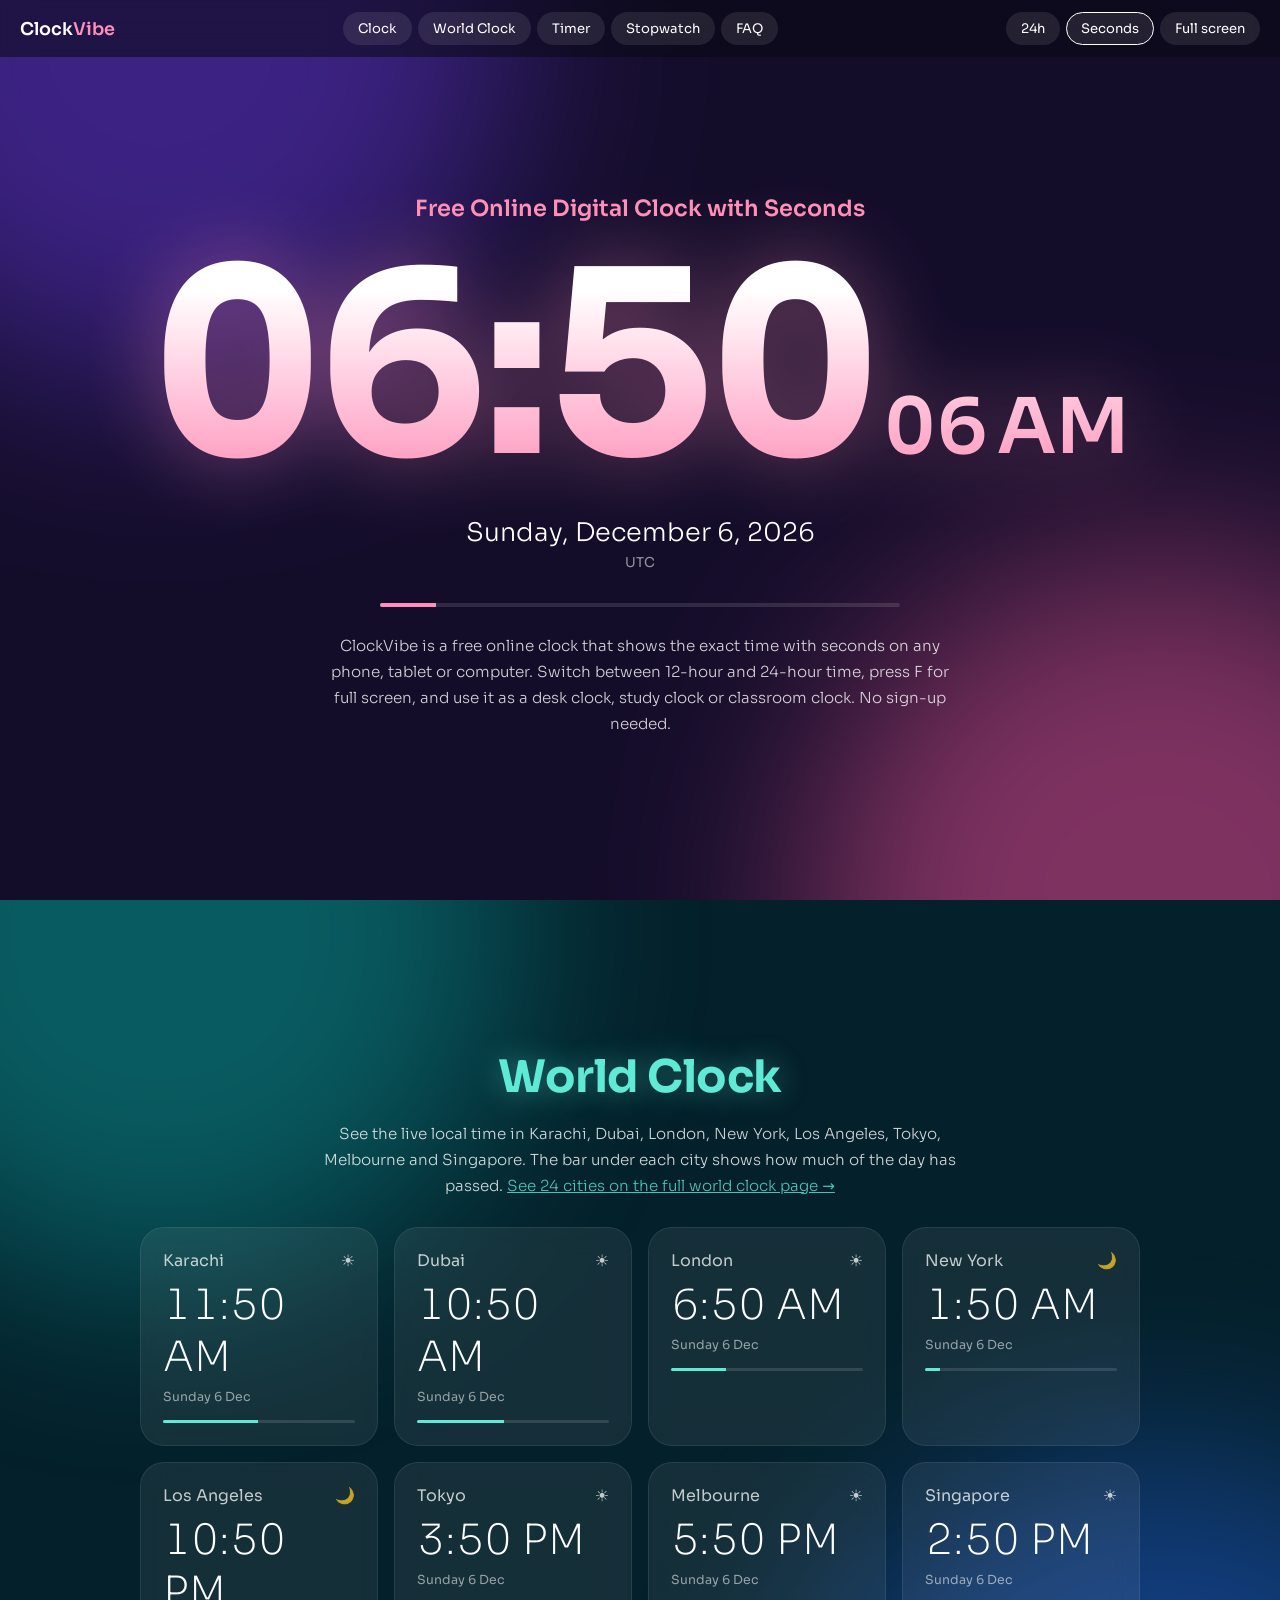
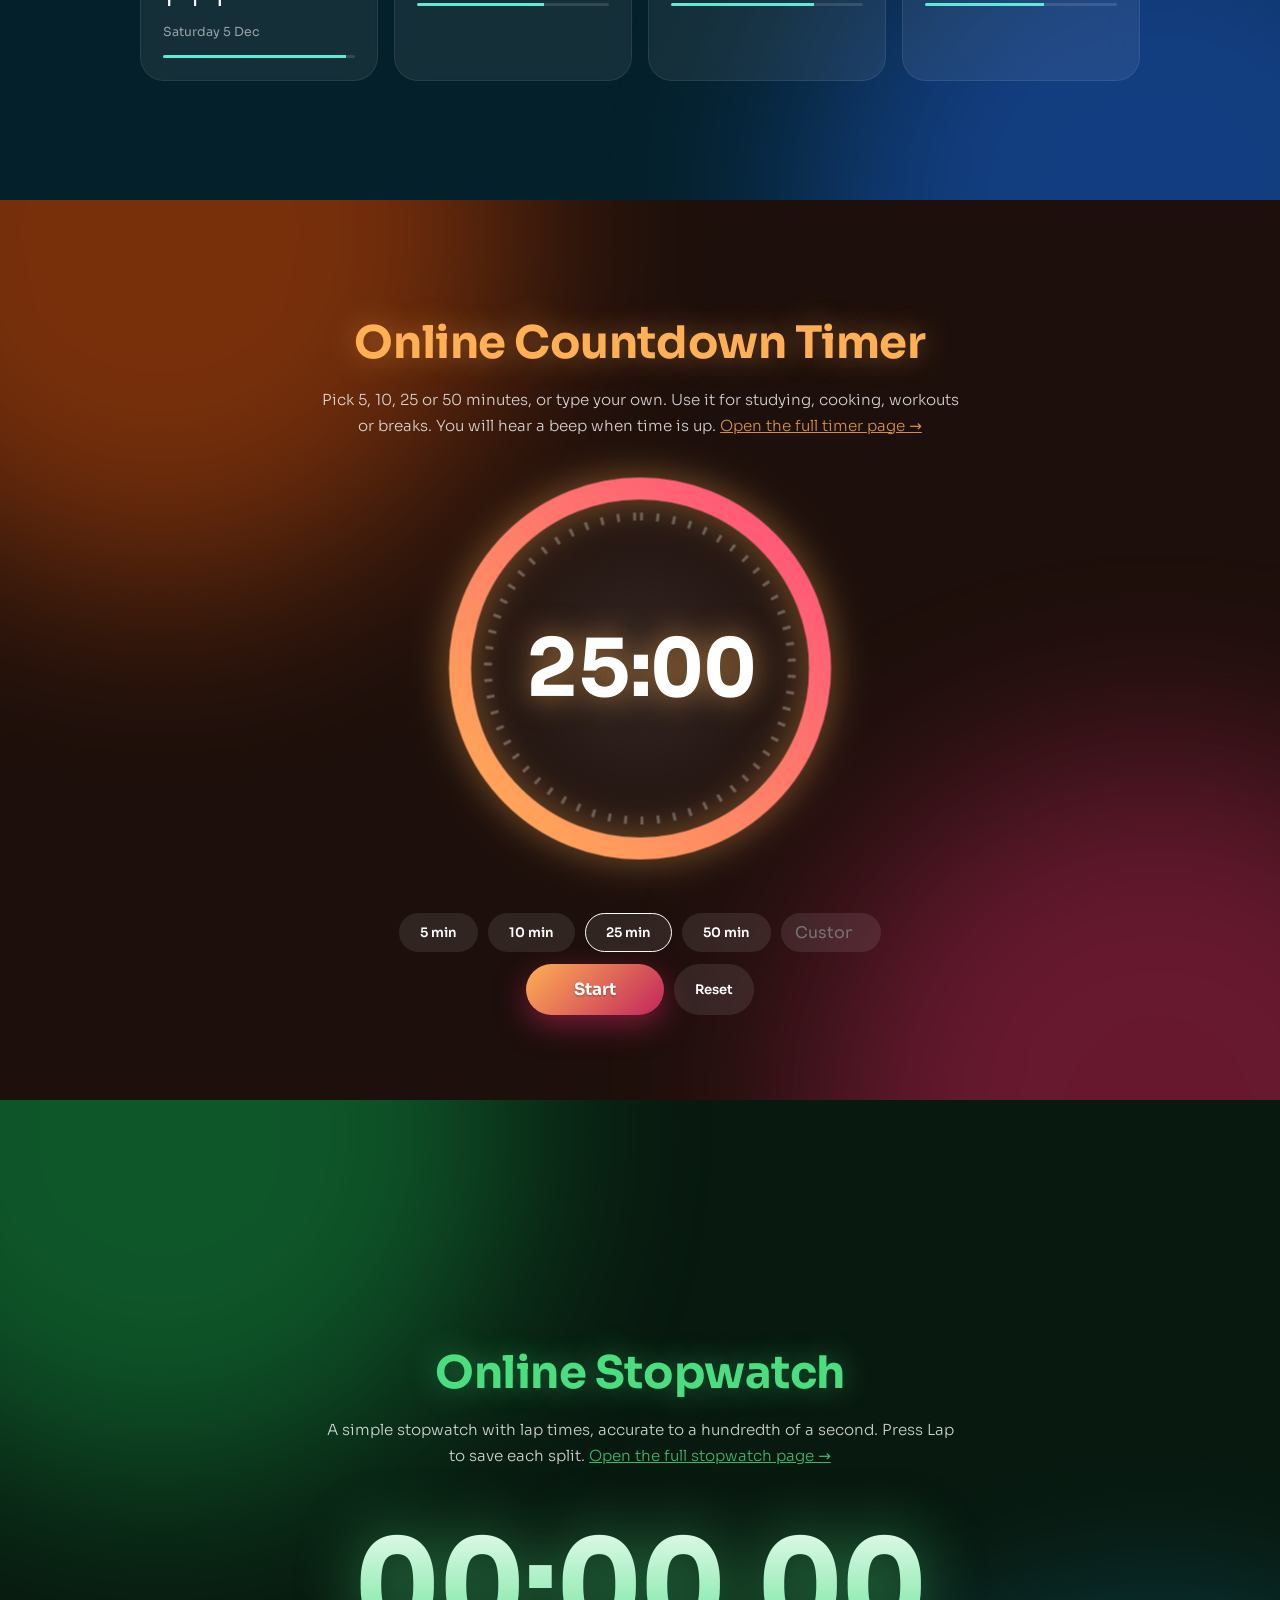
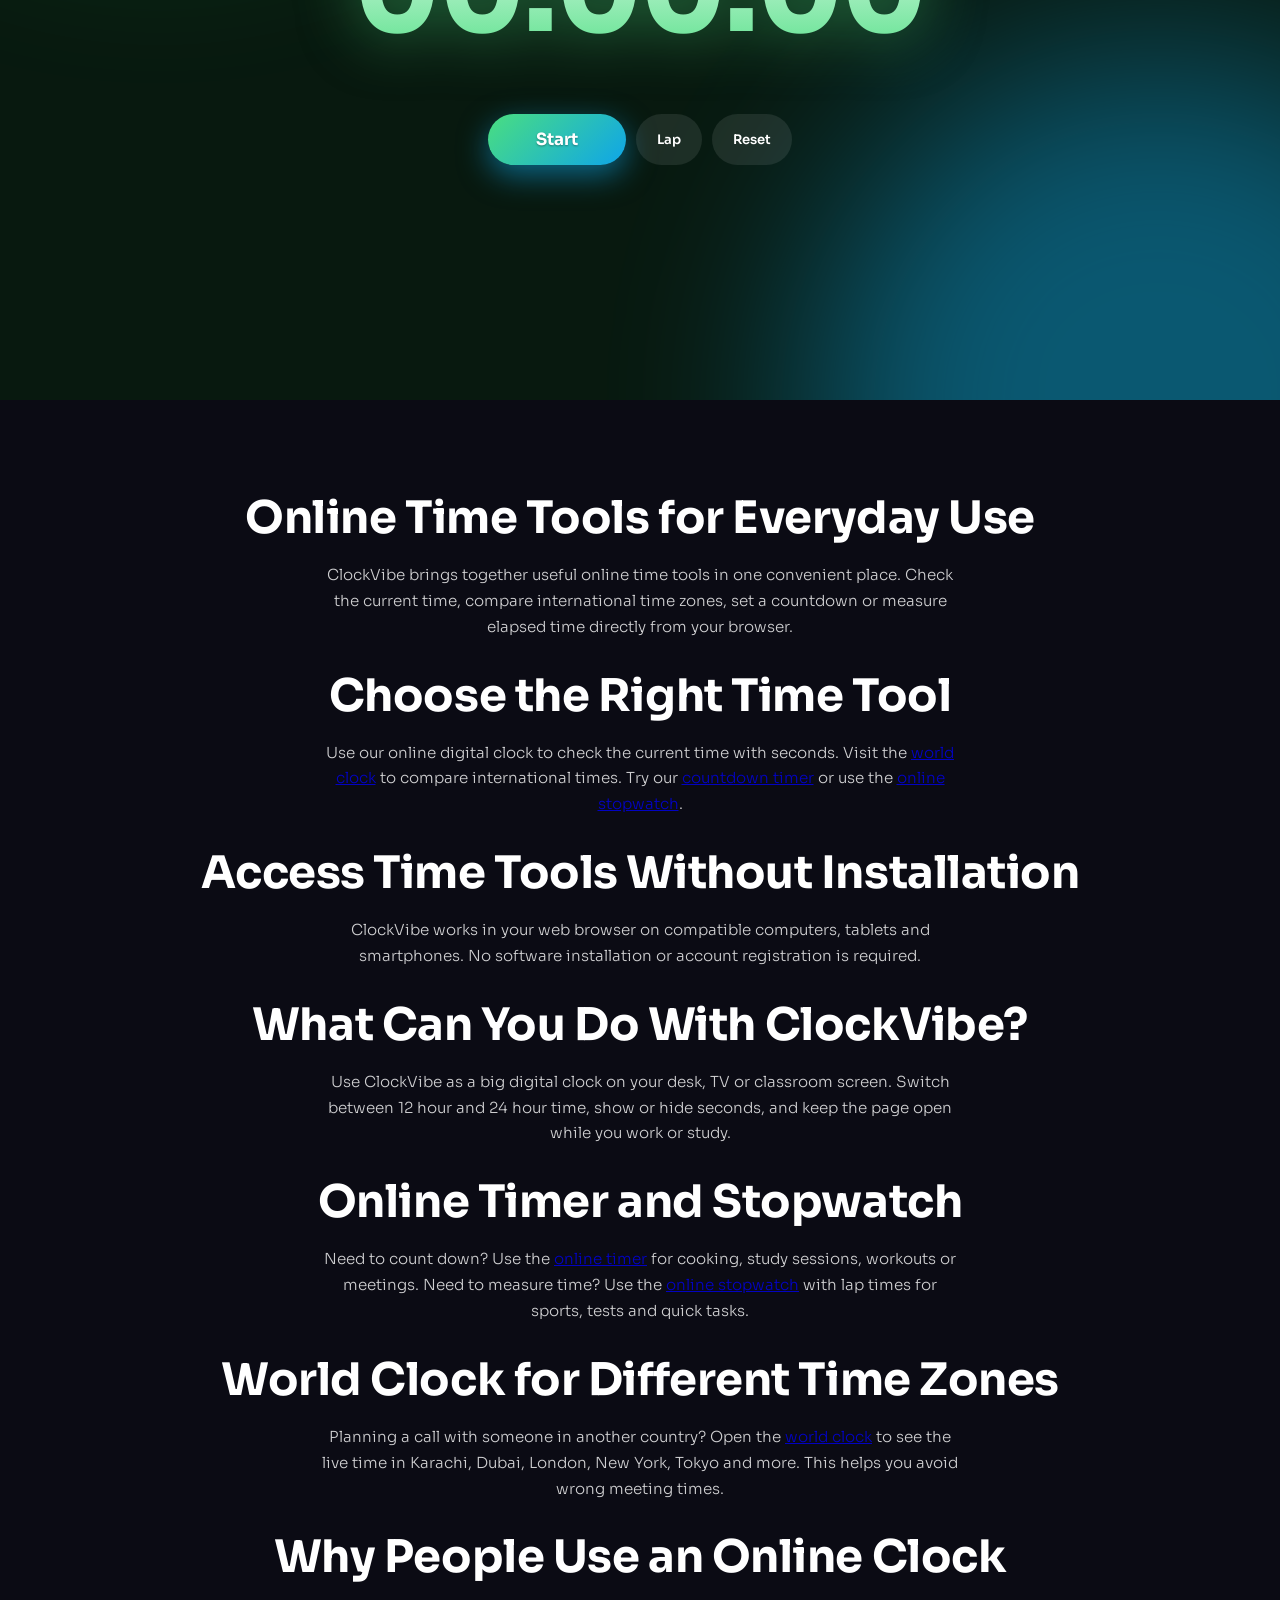
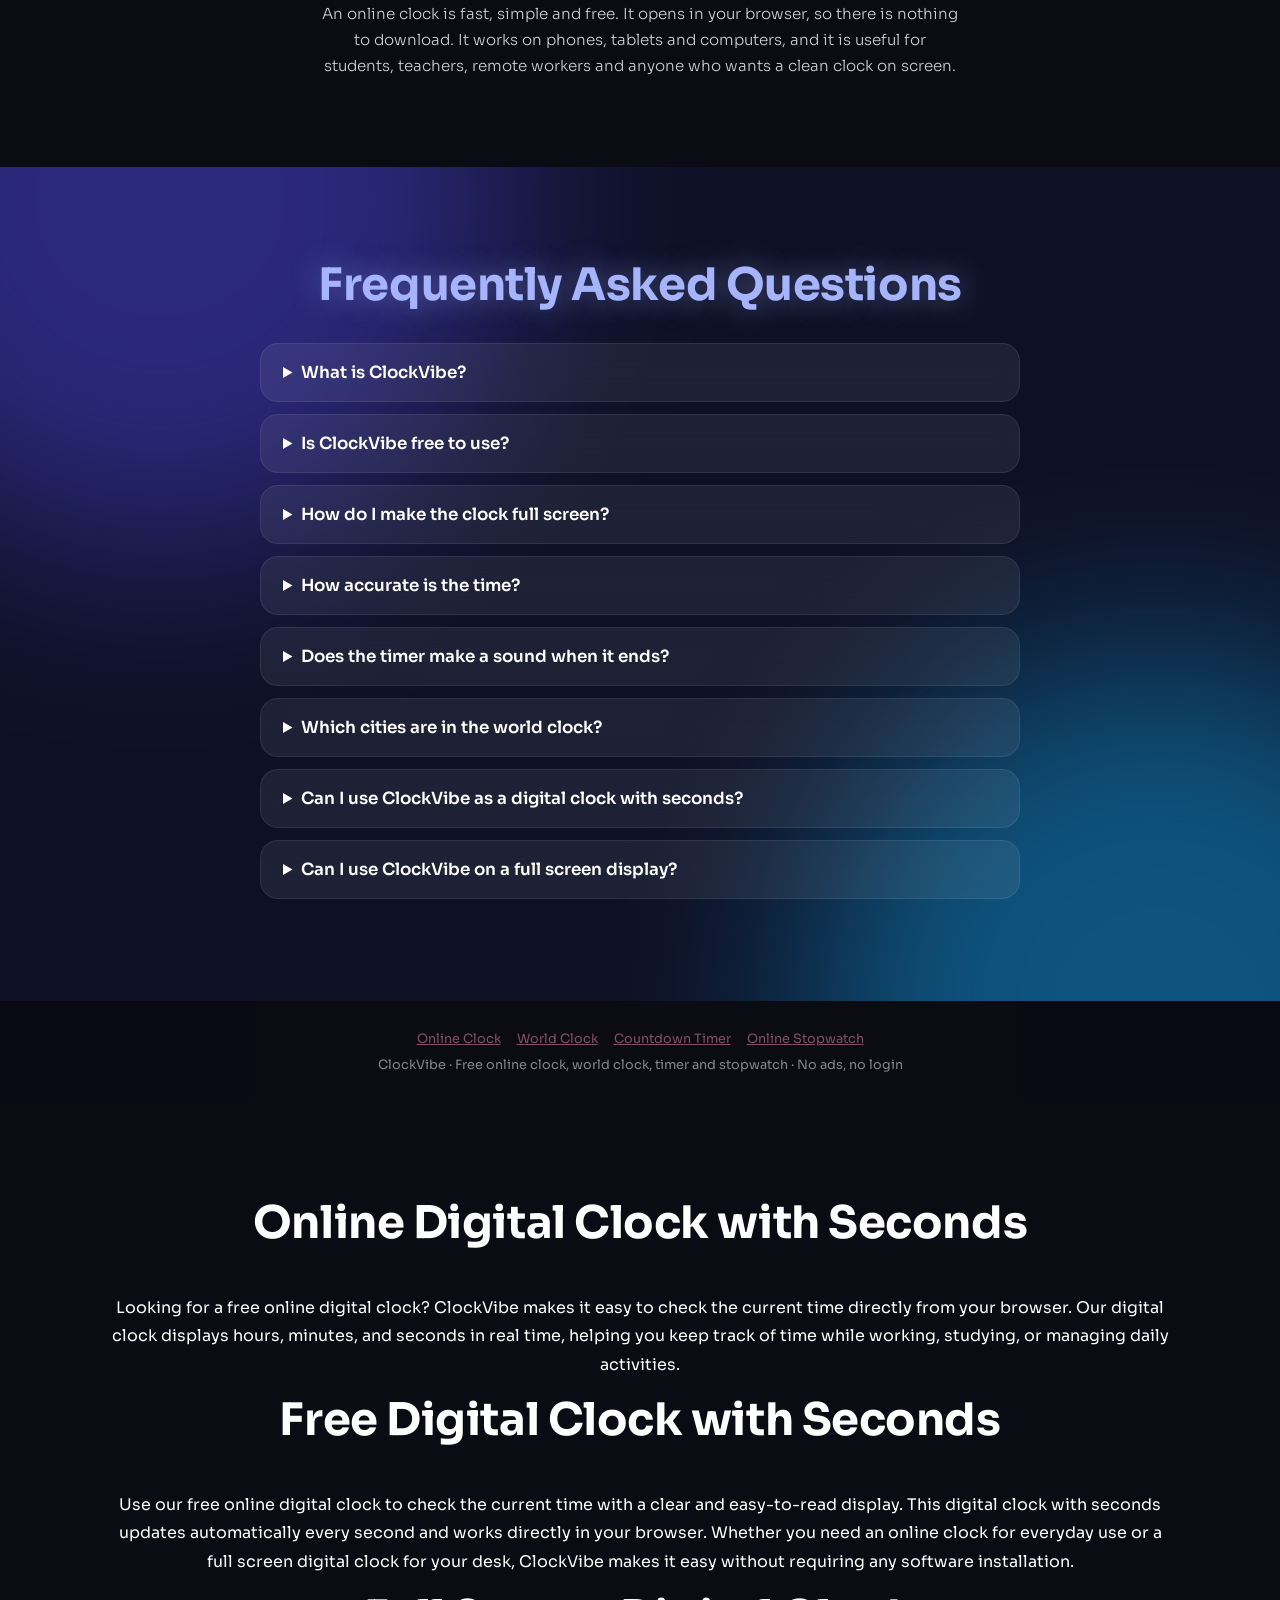
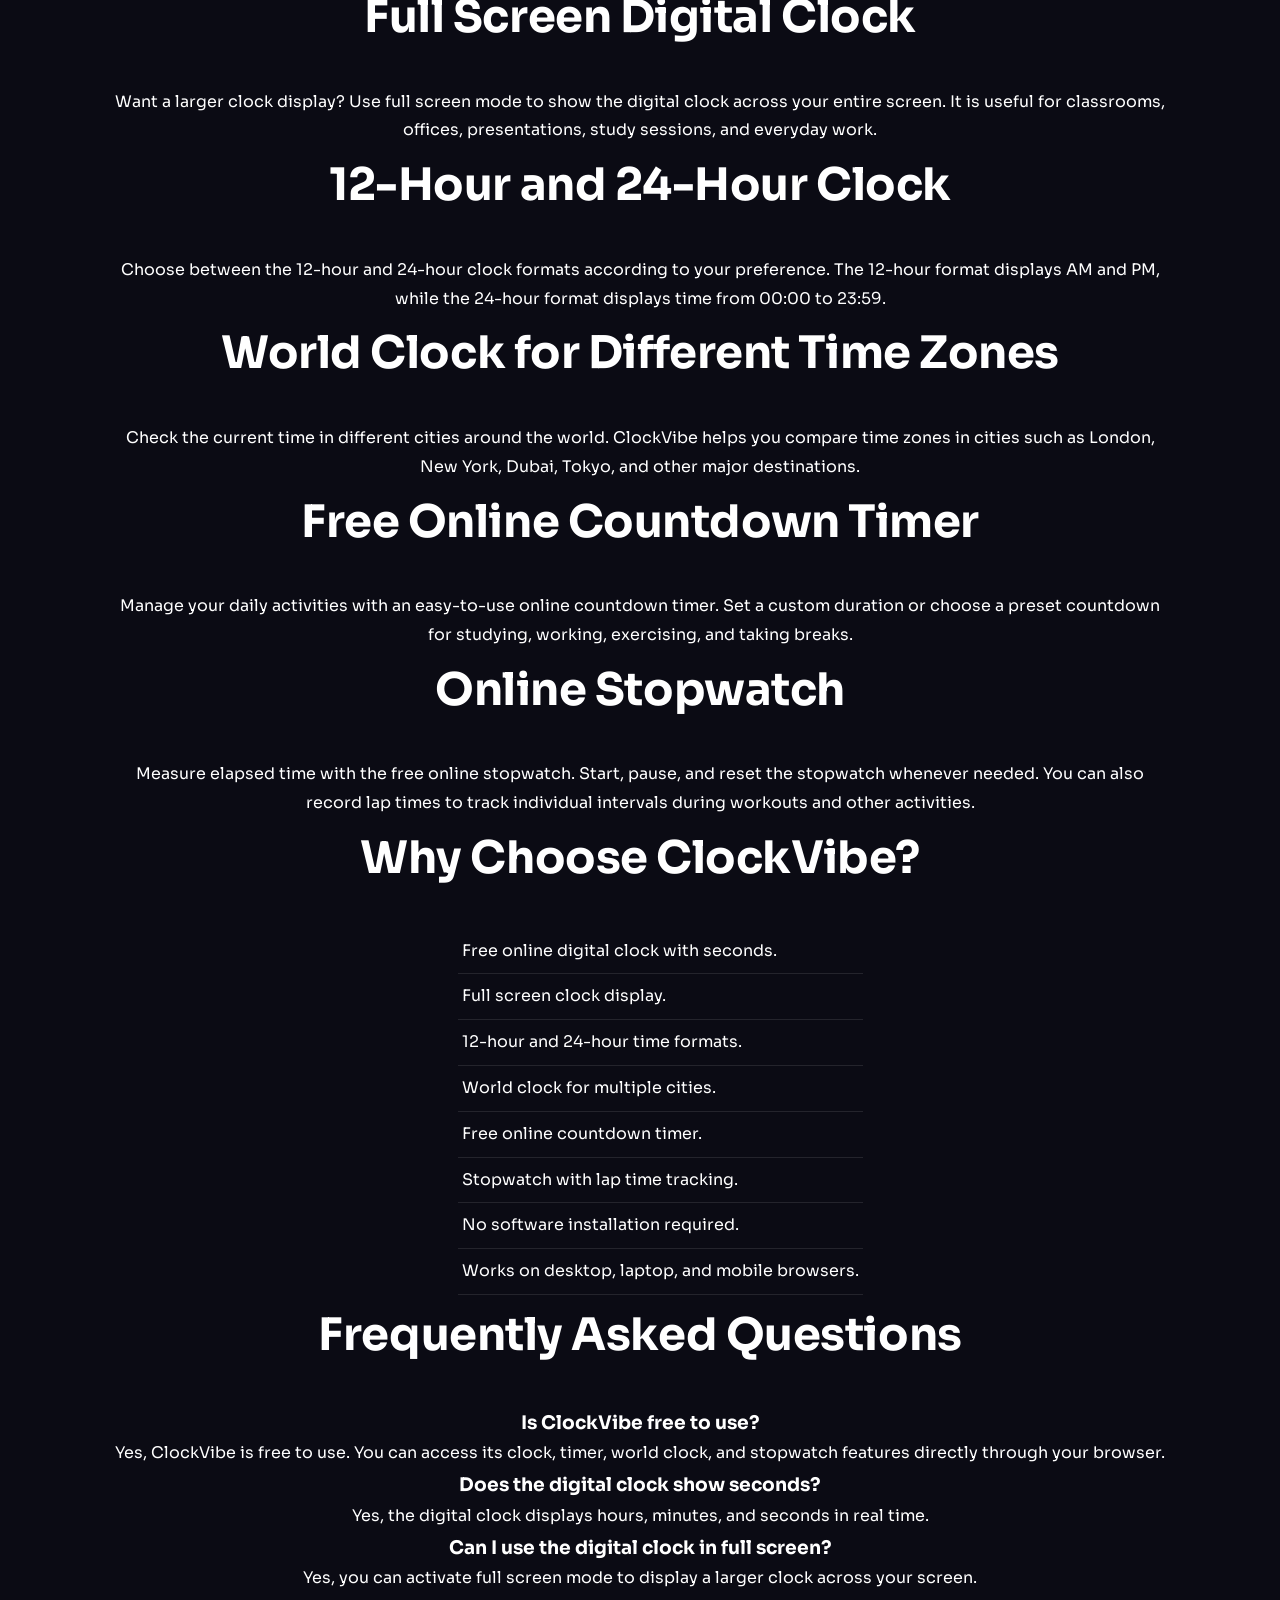
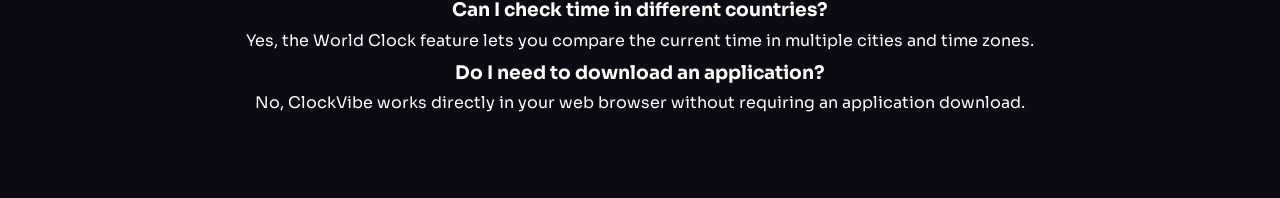
==== index.html @ 605ed170 "SEO fixes: meta tags, canonical, robots, duplicate sections removed" ====
<!doctype html>
<html lang="en">
<head>
<meta charset="utf-8">
<meta name="viewport" content="width=device-width, initial-scale=1, viewport-fit=cover">
<title>Online Digital Clock with Seconds – Free | ClockVibe</title>
<meta name="description" content="Free online digital clock with seconds, full screen mode, world clock, countdown timer and stopwatch. Fast, beautiful, no ads and no login.">
<meta name="robots" content="index, follow, max-image-preview:large">
<link rel="canonical" href="https://digialclockvibe.online/">
<link rel="icon" href="/favicon.svg" type="image/svg+xml">
<meta property="og:url" content="https://digialclockvibe.online/">
<meta property="og:image" content="https://digialclockvibe.online/og-image.png">
<meta property="og:image:width" content="1200">
<meta property="og:image:height" content="630">
<meta name="twitter:image" content="https://digialclockvibe.online/og-image.png">
<meta name="theme-color" content="#140d2a">
<meta property="og:type" content="website">
<meta property="og:site_name" content="ClockVibe">
<meta property="og:title" content="ClockVibe – Online Digital Clock, World Clock, Timer & Stopwatch">
<meta property="og:description" content="A beautiful free online clock with seconds, world time, timer and stopwatch. No ads, no login.">
<meta name="twitter:card" content="summary_large_image">
<meta name="twitter:title" content="ClockVibe – Online Digital Clock, World Clock, Timer & Stopwatch">
<meta name="twitter:description" content="A beautiful free online clock with seconds, world time, timer and stopwatch.">
<script type="application/ld+json">
{
  "@context": "https://schema.org",
  "@graph": [
    {
      "@type": "WebApplication",
      "name": "ClockVibe",
      "url": "https://digialclockvibe.online/",
      "applicationCategory": "UtilitiesApplication",
      "operatingSystem": "Any (web browser)",
      "description": "Free online digital clock with seconds, world clock, countdown timer and stopwatch.",
      "offers": {
        "@type": "Offer",
        "price": "0",
        "priceCurrency": "USD"
      }
    },
    {
      "@type": "FAQPage",
      "mainEntity": [
        {
          "@type": "Question",
          "name": "What is ClockVibe?",
          "acceptedAnswer": {
            "@type": "Answer",
            "text": "ClockVibe is a free online clock that shows the time with seconds, the time in cities around the world, a countdown timer and a stopwatch, all on one page."
          }
        },
        {
          "@type": "Question",
          "name": "Is ClockVibe free to use?",
          "acceptedAnswer": {
            "@type": "Answer",
            "text": "Yes. Every feature is free. There are no ads, no sign-up and nothing to install."
          }
        },
        {
          "@type": "Question",
          "name": "How do I make the clock full screen?",
          "acceptedAnswer": {
            "@type": "Answer",
            "text": "Press the Full screen button, press the F key, or double-click the clock."
          }
        },
        {
          "@type": "Question",
          "name": "How accurate is the time?",
          "acceptedAnswer": {
            "@type": "Answer",
            "text": "ClockVibe uses the clock of your device. Most phones and computers sync it automatically with internet time servers."
          }
        },
        {
          "@type": "Question",
          "name": "Does the timer make a sound when it ends?",
          "acceptedAnswer": {
            "@type": "Answer",
            "text": "Yes. The timer plays three short beeps when it reaches zero. Keep the tab open so the sound can play."
          }
        },
        {
          "@type": "Question",
          "name": "Which cities are in the world clock?",
          "acceptedAnswer": {
            "@type": "Answer",
            "text": "Karachi, Dubai, London, New York, Los Angeles, Tokyo, Melbourne and Singapore."
          }
        },
        {
          "@type": "Question",
          "name": "Can I use ClockVibe as a digital clock with seconds?",
          "acceptedAnswer": {
            "@type": "Answer",
            "text": "Yes. ClockVibe is a free online digital clock that displays hours, minutes and seconds. You can use it directly in your browser without installing any software."
          }
        },
        {
          "@type": "Question",
          "name": "Can I use ClockVibe on a full screen display?",
          "acceptedAnswer": {
            "@type": "Answer",
            "text": "Yes. You can display ClockVibe in full screen mode to use it as a large digital clock on your computer or laptop."
          }
        }
      ]
    }
  ]
}
</script><link href="https://fonts.googleapis.com/css2?family=Sora:wght@200;300;400;600&display=swap" rel="stylesheet">
<style>
:root{--fg:#fff;box-sizing:border-box}
*{box-sizing:inherit;margin:0}
html{scroll-behavior:smooth;scroll-padding-top:64px;scroll-snap-type:y proximity}
body{background:#0b0b14;color:var(--fg);font-family:Sora,system-ui,sans-serif;padding:env(safe-area-inset-top,0) env(safe-area-inset-right,0) env(safe-area-inset-bottom,0) env(safe-area-inset-left,0)}
header{position:fixed;top:0;left:0;right:0;z-index:5;display:flex;justify-content:space-between;align-items:center;gap:10px;flex-wrap:wrap;padding:12px 20px;background:rgba(10,10,20,.55);backdrop-filter:blur(16px);transition:opacity .5s}
.hide header{opacity:0}
.logo{font-weight:600;font-size:1.1rem}.logo i{font-style:normal;color:#ff8fb8}
nav,.tools{display:flex;gap:6px;flex-wrap:wrap}
a.n,button.chip{color:inherit;text-decoration:none;font:inherit;font-size:.82rem;background:rgba(255,255,255,.09);border:1px solid transparent;border-radius:999px;padding:7px 14px;cursor:pointer}
a.n:hover,button.chip:hover{background:rgba(255,255,255,.16)}
button.chip[aria-pressed=true]{border-color:#fff}
:focus-visible{outline:2px solid #fff;outline-offset:3px}
section{position:relative;min-height:100vh;display:flex;flex-direction:column;align-items:center;justify-content:center;text-align:center;padding:90px 20px 60px;overflow:hidden;background:var(--bg);scroll-snap-align:start;scroll-margin-top:0}
section::before,section::after{content:"";position:absolute;width:55vmax;height:55vmax;border-radius:50%;filter:blur(100px);opacity:.45;animation:drift 24s ease-in-out infinite alternate}
section::before{background:var(--b1);top:-25vmax;left:-15vmax}
section::after{background:var(--b2);bottom:-28vmax;right:-18vmax;animation-delay:-12s}
@keyframes drift{to{transform:translate(10vmax,6vmax) scale(1.15)}}
section>*{position:relative;z-index:1}
#clock{--bg:#140d2a;--ac:#ff8fb8;--b1:#6c3df0;--b2:#ff5fa2}
#world{--bg:#04202a;--ac:#5eead4;--b1:#0ea5a4;--b2:#2563eb}
#timer{--bg:#1d0f0b;--ac:#ffb054;--b1:#e8590c;--b2:#c2255c}
#stopwatch{--bg:#08190f;--ac:#4ade80;--b1:#16a34a;--b2:#0ea5e9}
h2{font-weight:700;font-size:clamp(1.8rem,4vw,2.8rem);letter-spacing:-.01em;color:var(--ac);margin-bottom:30px;text-shadow:0 0 30px color-mix(in srgb,var(--ac) 45%,transparent)}
.big{font-weight:700;font-size:clamp(4.2rem,20vw,16rem);line-height:1;letter-spacing:-.03em;font-variant-numeric:tabular-nums;background:linear-gradient(180deg,#fff 20%,var(--ac));-webkit-background-clip:text;background-clip:text;color:transparent;filter:drop-shadow(0 0 40px color-mix(in srgb,var(--ac) 45%,transparent))}
.big small{font-size:.3em;font-weight:600;letter-spacing:0;margin-left:.12em}
.date{margin-top:1.4rem;font-size:clamp(1rem,2.4vw,1.6rem);font-weight:300}
.zone{margin-top:.4rem;font-size:.85rem;opacity:.55}
.bar{width:min(520px,80vw);height:4px;border-radius:4px;background:rgba(255,255,255,.12);margin-top:2rem;overflow:hidden}
.bar i{display:block;height:100%;background:var(--ac);width:0}
.grid{display:grid;grid-template-columns:repeat(auto-fit,minmax(230px,1fr));gap:16px;width:min(1000px,100%)}
.card{text-align:left;background:rgba(255,255,255,.07);border:1px solid rgba(255,255,255,.08);border-radius:24px;padding:22px;backdrop-filter:blur(14px)}
.card b{font-weight:400;opacity:.75;display:flex;justify-content:space-between}
.card span{display:block;font-size:2.6rem;font-weight:200;margin:8px 0 2px;font-variant-numeric:tabular-nums}
.card em{font-style:normal;font-size:.78rem;opacity:.55}
.card .bar{width:100%;margin-top:14px;height:3px}
.ring{position:relative;width:min(80vw,400px);aspect-ratio:1;margin-bottom:30px;border-radius:50%;background:radial-gradient(circle,rgba(255,255,255,.1),transparent 70%)}
.ring svg{width:100%;height:100%;transform:rotate(-90deg);filter:drop-shadow(0 0 18px color-mix(in srgb,var(--ac) 50%,transparent))}
.ring circle{fill:none;stroke-width:11;stroke-linecap:round}
.ring .k{stroke:rgba(255,255,255,.28);stroke-width:4;stroke-linecap:butt;stroke-dasharray:1.5 6.67}
.ring .t{stroke:rgba(255,255,255,.12)}.ring .p{stroke:url(#tg)}
.ring div{position:absolute;inset:0;display:grid;place-items:center;font-size:clamp(3rem,12vw,5rem);font-weight:700;letter-spacing:-.02em;color:#fff;text-shadow:0 0 30px color-mix(in srgb,var(--ac) 60%,transparent);font-variant-numeric:tabular-nums}
.sw{font-size:clamp(3rem,13vw,8rem);font-weight:700;letter-spacing:-.02em;font-variant-numeric:tabular-nums;background:linear-gradient(180deg,#fff,var(--ac));-webkit-background-clip:text;background-clip:text;color:transparent;filter:drop-shadow(0 0 30px color-mix(in srgb,var(--ac) 55%,transparent));padding:10px 36px;margin-bottom:24px}
.row{display:flex;gap:10px;justify-content:center;flex-wrap:wrap;margin-top:12px}
.go{background:linear-gradient(135deg,var(--ac),var(--b2));color:#fff;text-shadow:0 1px 2px rgba(0,0,0,.35);border:0;border-radius:999px;padding:15px 48px;font:inherit;font-size:1.05rem;font-weight:700;cursor:pointer;box-shadow:0 10px 30px color-mix(in srgb,var(--b2) 55%,transparent);transition:transform .2s}
.go:hover{transform:translateY(-2px) scale(1.03)}
.row .chip{font-weight:600;padding:10px 20px}
@media(prefers-reduced-motion:no-preference){.ring.on svg{animation:pulse 2s ease-in-out infinite}}
@keyframes pulse{50%{transform:rotate(-90deg) scale(1.03)}}
.row input{width:100px;background:rgba(255,255,255,.09);border:0;border-radius:999px;padding:8px 14px;color:inherit;font:inherit;text-align:center}
ol{list-style:none;padding:0;margin-top:20px;max-height:170px;overflow:auto;width:min(340px,100%);font-variant-numeric:tabular-nums;font-weight:300}
li{display:flex;justify-content:space-between;padding:8px 4px;border-bottom:1px solid rgba(255,255,255,.1)}
.h1{font-size:clamp(1rem,2.4vw,1.4rem);font-weight:600;color:var(--ac);margin-bottom:1rem}
.lead{max-width:640px;margin:-14px auto 28px;font-size:.95rem;line-height:1.7;font-weight:300;opacity:.8}
#faq{--bg:#0e1126;--ac:#a5b4fc;--b1:#4f46e5;--b2:#0ea5e9;min-height:auto;padding-bottom:90px}
.faqs{width:min(760px,100%);text-align:left}
details{background:rgba(255,255,255,.07);border:1px solid rgba(255,255,255,.08);border-radius:18px;padding:18px 22px;margin-bottom:12px;backdrop-filter:blur(14px)}
summary{cursor:pointer;font-weight:600;font-size:1.05rem}
details p{margin-top:12px;line-height:1.7;opacity:.8;font-weight:300}
footer{padding:30px;text-align:center;font-size:.8rem;opacity:.5;background:#0b0b14}
header .logo a{color:inherit;text-decoration:none}
@media(max-width:600px){nav{display:none}}
@media(prefers-reduced-motion:reduce){section::before,section::after{animation:none}html{scroll-behavior:auto}}
</style>
</head>
<body>
<header>
 <div class="logo"><a href="/" style="color:inherit;text-decoration:none">Clock<i>Vibe</i></a></div>
 <nav><a class="n" href="#clock">Clock</a><a class="n" href="/world-clock/">World Clock</a><a class="n" href="/timer/">Timer</a><a class="n" href="/stopwatch/">Stopwatch</a><a class="n" href="#faq">FAQ</a></nav>
 <div class="tools"><button class="chip" id="b24" aria-pressed="false">24h</button><button class="chip" id="bsec" aria-pressed="true">Seconds</button><button class="chip" id="bfs">Full screen</button></div>
</header>

<section id="clock" aria-labelledby="h1">
 <h1 class="h1" id="h1">Free Online Digital Clock with Seconds</h1>
 <div class="big"><span id="hm">00:00</span><small id="ss">00</small><small id="ap"></small></div>
 <div class="date" id="date"></div><div class="zone" id="zone"></div>
 <div class="bar" aria-hidden="true"><i id="mbar"></i></div>
 <p class="lead" style="margin:1.6rem auto 0">ClockVibe is a free online clock that shows the exact time with seconds on any phone, tablet or computer. Switch between 12-hour and 24-hour time, press F for full screen, and use it as a desk clock, study clock or classroom clock. No sign-up needed.</p>
</section>

<section id="world">
 <h2>World Clock</h2>
 <p class="lead">See the live local time in Karachi, Dubai, London, New York, Los Angeles, Tokyo, Melbourne and Singapore. The bar under each city shows how much of the day has passed. <a href="/world-clock/" style="color:#5eead4">See 24 cities on the full world clock page →</a></p>
 <div class="grid" id="wgrid"></div>
</section>

<section id="timer">
 <h2>Online Countdown Timer</h2>
 <p class="lead">Pick 5, 10, 25 or 50 minutes, or type your own. Use it for studying, cooking, workouts or breaks. You will hear a beep when time is up. <a href="/timer/" style="color:#ffb054">Open the full timer page →</a></p>
 <div class="ring"><svg viewBox="0 0 200 200"><defs><linearGradient id="tg" x1="0" y1="0" x2="1" y2="1"><stop offset="0" stop-color="#ffb054"/><stop offset="1" stop-color="#ff4d7d"/></linearGradient></defs><circle class="k" cx="100" cy="100" r="76"/><circle class="t" cx="100" cy="100" r="90"/><circle class="p" id="pr" cx="100" cy="100" r="90" stroke-dasharray="565.5" stroke-dashoffset="0"/></svg><div id="tt">25:00</div></div>
 <div class="row" id="presets"><button class="chip" data-m="5">5 min</button><button class="chip" data-m="10">10 min</button><button class="chip" data-m="25" aria-pressed="true">25 min</button><button class="chip" data-m="50">50 min</button><input id="cm" type="number" min="1" max="999" placeholder="Custom" aria-label="Custom minutes"></div>
 <div class="row"><button class="go" id="tgo">Start</button><button class="chip" id="trs">Reset</button></div>
</section>

<section id="stopwatch">
 <h2>Online Stopwatch</h2>
 <p class="lead">A simple stopwatch with lap times, accurate to a hundredth of a second. Press Lap to save each split. <a href="/stopwatch/" style="color:#4ade80">Open the full stopwatch page →</a></p>
 <div class="sw" id="swt">00:00.00</div>
 <div class="row"><button class="go" id="swgo">Start</button><button class="chip" id="swlap">Lap</button><button class="chip" id="swrs">Reset</button></div>
 <ol id="laps"></ol>
</section>
<section id="about-clockvibe">
<h2>Online Time Tools for Everyday Use</h2>
<p class="lead">ClockVibe brings together useful online time tools in one convenient place. Check the current time, compare international time zones, set a countdown or measure elapsed time directly from your browser.</p>

<h2>Choose the Right Time Tool</h2>
<p class="lead">Use our online digital clock to check the current time with seconds. Visit the <a href="/world-clock/">world clock</a> to compare international times. Try our <a href="/timer/">countdown timer</a> or use the <a href="/stopwatch/">online stopwatch</a>.</p>

<h2>Access Time Tools Without Installation</h2>
<p class="lead">ClockVibe works in your web browser on compatible computers, tablets and smartphones. No software installation or account registration is required.</p>

<h2>What Can You Do With ClockVibe?</h2>
<p class="lead">Use ClockVibe as a big digital clock on your desk, TV or classroom screen. Switch between 12 hour and 24 hour time, show or hide seconds, and keep the page open while you work or study.</p>

<h2>Online Timer and Stopwatch</h2>
<p class="lead">Need to count down? Use the <a href="/timer/">online timer</a> for cooking, study sessions, workouts or meetings. Need to measure time? Use the <a href="/stopwatch/">online stopwatch</a> with lap times for sports, tests and quick tasks.</p>

<h2>World Clock for Different Time Zones</h2>
<p class="lead">Planning a call with someone in another country? Open the <a href="/world-clock/">world clock</a> to see the live time in Karachi, Dubai, London, New York, Tokyo and more. This helps you avoid wrong meeting times.</p>

<h2>Why People Use an Online Clock</h2>
<p class="lead">An online clock is fast, simple and free. It opens in your browser, so there is nothing to download. It works on phones, tablets and computers, and it is useful for students, teachers, remote workers and anyone who wants a clean clock on screen.</p>
</section>

<section id="faq" aria-labelledby="fh">
 <h2 id="fh">Frequently Asked Questions</h2>
 <div class="faqs">
  <details><summary>What is ClockVibe?</summary><p>ClockVibe is a free online clock that shows the time with seconds, the time in cities around the world, a countdown timer and a stopwatch, all on one page.</p></details>
  <details><summary>Is ClockVibe free to use?</summary><p>Yes. Every feature is free. There are no ads, no sign-up and nothing to install.</p></details>
  <details><summary>How do I make the clock full screen?</summary><p>Press the Full screen button, press the F key, or double-click the clock. The menu hides after a few seconds so only the time is visible.</p></details>
  <details><summary>How accurate is the time?</summary><p>ClockVibe uses the clock of your device. Most phones and computers sync it automatically with internet time servers, so it is normally accurate to a fraction of a second.</p></details>
  <details><summary>Does the timer make a sound when it ends?</summary><p>Yes. The timer plays three short beeps when it reaches zero. Keep the tab open so the sound can play.</p></details>
  <details><summary>Which cities are in the world clock?</summary><p>Karachi, Dubai, London, New York, Los Angeles, Tokyo, Melbourne and Singapore. Each card shows the local time, the date and whether it is day or night.</p></details>
 <details>
<summary>Can I use ClockVibe as a digital clock with seconds?</summary>
<p>Yes. ClockVibe is a free online digital clock that displays hours, minutes and seconds. You can use it directly in your browser without installing any software.</p>
</details>

<details>
<summary>Can I use ClockVibe on a full screen display?</summary>
<p>Yes. You can display ClockVibe in full screen mode to use it as a large digital clock on your computer or laptop.</p>
</details>
</div>
</section>
<footer><nav style="display:flex;justify-content:center;gap:16px;margin-bottom:10px"><a href="/" style="color:#ff8fb8">Online Clock</a><a href="/world-clock/" style="color:#ff8fb8">World Clock</a><a href="/timer/" style="color:#ff8fb8">Countdown Timer</a><a href="/stopwatch/" style="color:#ff8fb8">Online Stopwatch</a></nav>ClockVibe · Free online clock, world clock, timer and stopwatch · No ads, no login</footer>

<script>
const $=s=>document.querySelector(s),$$=s=>[...document.querySelectorAll(s)],pad=n=>String(n).padStart(2,'0');
let S={h24:false,sec:true};
try{Object.assign(S,JSON.parse(localStorage.cv2||'{}'))}catch(e){}
const save=()=>{try{localStorage.cv2=JSON.stringify(S)}catch(e){}};
function ui(){$('#b24').setAttribute('aria-pressed',S.h24);$('#bsec').setAttribute('aria-pressed',S.sec);$('#ss').style.display=S.sec?'':'none'}
$('#b24').onclick=()=>{S.h24=!S.h24;save();ui()};
$('#bsec').onclick=()=>{S.sec=!S.sec;save();ui()};

const fs=async()=>{try{if(document.fullscreenElement)await document.exitFullscreen();else{await $('#clock').requestFullscreen();navigator.wakeLock&&navigator.wakeLock.request('screen').catch(()=>{})}}catch(e){}};
$('#bfs').onclick=fs;$('#clock').ondblclick=fs;
addEventListener('keydown',e=>{if(e.key==='f'&&!/INPUT/.test(e.target.tagName))fs()});
let idle;const wake=()=>{document.body.classList.remove('hide');clearTimeout(idle);idle=setTimeout(()=>document.fullscreenElement&&document.body.classList.add('hide'),4000)};
['mousemove','touchstart','keydown'].forEach(v=>addEventListener(v,wake));

const CITIES=[['Karachi','Asia/Karachi'],['Dubai','Asia/Dubai'],['London','Europe/London'],['New York','America/New_York'],['Los Angeles','America/Los_Angeles'],['Tokyo','Asia/Tokyo'],['Melbourne','Australia/Melbourne'],['Singapore','Asia/Singapore']];
$('#wgrid').innerHTML=CITIES.map(([n],i)=>`<div class="card"><b>${n}<q id="wi${i}" style="quotes:none"></q></b><span id="w${i}"></span><em id="wd${i}"></em><div class="bar"><i id="wb${i}"></i></div></div>`).join('');

const C=565.5;let T={total:1500,left:1500,run:false,end:0};
const setT=m=>{T={total:m*60,left:m*60,run:false,end:0};$('#tgo').textContent='Start'};
$$('#presets [data-m]').forEach(b=>b.onclick=()=>{$$('#presets [data-m]').forEach(x=>x.removeAttribute('aria-pressed'));b.setAttribute('aria-pressed','true');$('#cm').value='';setT(+b.dataset.m)});
$('#cm').oninput=e=>{const m=+e.target.value;if(m>0){$$('#presets [data-m]').forEach(x=>x.removeAttribute('aria-pressed'));setT(m)}};
$('#tgo').onclick=()=>{if(T.left<=0)setT(T.total/60);T.run=!T.run;if(T.run)T.end=Date.now()+T.left*1000;$('#tgo').textContent=T.run?'Pause':'Start'};
$('#trs').onclick=()=>setT(T.total/60);
function beep(){try{const a=new AudioContext();[0,.35,.7].forEach(t=>{const o=a.createOscillator(),g=a.createGain();o.frequency.value=880;o.connect(g);g.connect(a.destination);g.gain.setValueAtTime(.2,a.currentTime+t);g.gain.exponentialRampToValueAtTime(.001,a.currentTime+t+.3);o.start(a.currentTime+t);o.stop(a.currentTime+t+.3)})}catch(e){}}

let W={t:0,run:false,s:0},lastLap=0;
const el=()=>W.t+(W.run?Date.now()-W.s:0);
const fmt=e=>pad(Math.floor(e/60000))+':'+pad(Math.floor(e/1000)%60)+'.'+pad(Math.floor(e/10)%100);
$('#swgo').onclick=()=>{if(W.run)W.t+=Date.now()-W.s;else W.s=Date.now();W.run=!W.run;$('#swgo').textContent=W.run?'Stop':'Start'};
$('#swlap').onclick=()=>{const e=el();if(!e)return;const li=document.createElement('li');li.innerHTML=`<span>Lap ${$('#laps').children.length+1}</span><span>${fmt(e-lastLap)}</span>`;lastLap=e;$('#laps').prepend(li)};
$('#swrs').onclick=()=>{W={t:0,run:false,s:0};lastLap=0;$('#laps').innerHTML='';$('#swgo').textContent='Start'};

function tick(){
 const d=new Date();let h=d.getHours();const ap=h>=12?'PM':'AM';if(!S.h24)h=h%12||12;
 const hm=pad(h)+':'+pad(d.getMinutes());
 $('#hm').textContent=hm;$('#ss').textContent=pad(d.getSeconds());$('#ap').textContent=S.h24?'':ap;
 $('#mbar').style.width=((d.getSeconds()*1000+d.getMilliseconds())/600)+'%';
 $('#date').textContent=d.toLocaleDateString(undefined,{weekday:'long',day:'numeric',month:'long',year:'numeric'});
 $('#zone').textContent=Intl.DateTimeFormat().resolvedOptions().timeZone.replace('_',' ');
 CITIES.forEach(([n,z],i)=>{
  const p=Object.fromEntries(new Intl.DateTimeFormat('en-GB',{timeZone:z,hour:'numeric',minute:'numeric',hour12:false}).formatToParts(d).map(x=>[x.type,x.value]));
  const H=+p.hour%24,M=+p.minute;
  $('#w'+i).textContent=d.toLocaleTimeString('en-US',{timeZone:z,hour:S.h24?'2-digit':'numeric',minute:'2-digit',hour12:!S.h24});
  $('#wd'+i).textContent=d.toLocaleDateString('en-GB',{timeZone:z,weekday:'long',day:'numeric',month:'short'});
  $('#wi'+i).textContent=H>=6&&H<18?'☀️':'🌙';
  $('#wb'+i).style.width=((H*60+M)/14.4)+'%';
 });
 if(T.run){T.left=Math.max(0,(T.end-Date.now())/1000);if(!T.left){T.run=false;$('#tgo').textContent='Restart';beep()}}
 const L=Math.ceil(T.left);$('#tt').textContent=pad(Math.floor(L/60))+':'+pad(L%60);
 $('#pr').style.strokeDashoffset=C*(1-T.left/T.total);$('.ring').classList.toggle('on',T.run);
 $('#swt').textContent=fmt(el());
 document.title=T.run?$('#tt').textContent+' - ClockVibe':'Online Digital Clock with Seconds | ClockVibe';
}
ui();tick();setInterval(tick,50);
</script>

<section class="seo-content" style="max-width:1100px;margin:50px auto;padding:30px 20px;color:#fff;line-height:1.8;">

  <h2>Online Digital Clock with Seconds</h2>
  <p>
    Looking for a free online digital clock? ClockVibe makes it easy to check the current time directly from your browser. Our digital clock displays hours, minutes, and seconds in real time, helping you keep track of time while working, studying, or managing daily activities.
  </p>

  <h2>Free Digital Clock with Seconds</h2>
  <p>
Use our free online digital clock to check the current time with a clear and easy-to-read display. This digital clock with seconds updates automatically every second and works directly in your browser. Whether you need an online clock for everyday use or a full screen digital clock for your desk, ClockVibe makes it easy without requiring any software installation.
  <h2>Full Screen Digital Clock</h2>
  <p>
    Want a larger clock display? Use full screen mode to show the digital clock across your entire screen. It is useful for classrooms, offices, presentations, study sessions, and everyday work.
  </p>

  <h2>12-Hour and 24-Hour Clock</h2>
  <p>
    Choose between the 12-hour and 24-hour clock formats according to your preference. The 12-hour format displays AM and PM, while the 24-hour format displays time from 00:00 to 23:59.
  </p>

  <h2>World Clock for Different Time Zones</h2>
  <p>
    Check the current time in different cities around the world. ClockVibe helps you compare time zones in cities such as London, New York, Dubai, Tokyo, and other major destinations.
  </p>

  <h2>Free Online Countdown Timer</h2>
  <p>
    Manage your daily activities with an easy-to-use online countdown timer. Set a custom duration or choose a preset countdown for studying, working, exercising, and taking breaks.
  </p>

  <h2>Online Stopwatch</h2>
  <p>
    Measure elapsed time with the free online stopwatch. Start, pause, and reset the stopwatch whenever needed. You can also record lap times to track individual intervals during workouts and other activities.
  </p>

  <h2>Why Choose ClockVibe?</h2>
  <ul>
    <li>Free online digital clock with seconds.</li>
    <li>Full screen clock display.</li>
    <li>12-hour and 24-hour time formats.</li>
    <li>World clock for multiple cities.</li>
    <li>Free online countdown timer.</li>
    <li>Stopwatch with lap time tracking.</li>
    <li>No software installation required.</li>
    <li>Works on desktop, laptop, and mobile browsers.</li>
  </ul>

  <h2>Frequently Asked Questions</h2>

  <h3>Is ClockVibe free to use?</h3>
  <p>Yes, ClockVibe is free to use. You can access its clock, timer, world clock, and stopwatch features directly through your browser.</p>

  <h3>Does the digital clock show seconds?</h3>
  <p>Yes, the digital clock displays hours, minutes, and seconds in real time.</p>

  <h3>Can I use the digital clock in full screen?</h3>
  <p>Yes, you can activate full screen mode to display a larger clock across your screen.</p>

  <h3>Can I check time in different countries?</h3>
  <p>Yes, the World Clock feature lets you compare the current time in multiple cities and time zones.</p>

  <h3>Do I need to download an application?</h3>
  <p>No, ClockVibe works directly in your web browser without requiring an application download.</p>

</section>
</body>
</html>
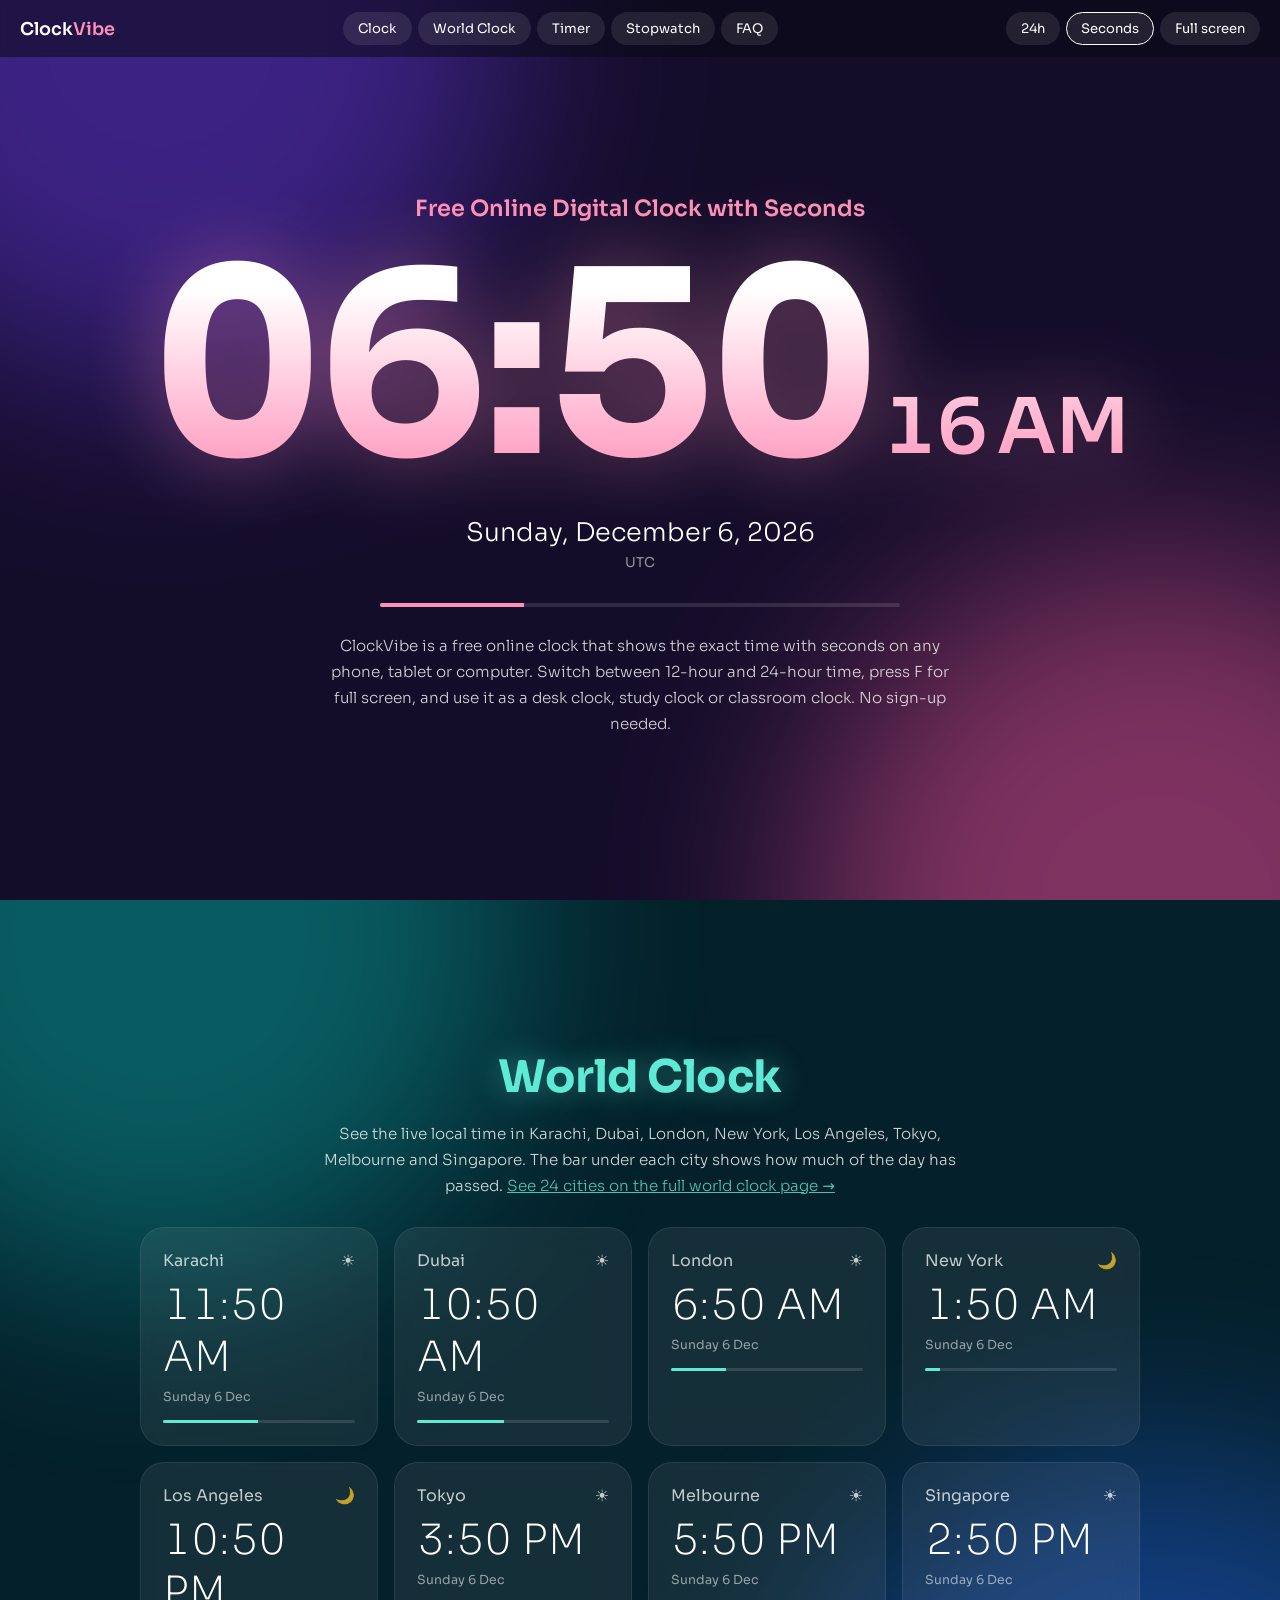
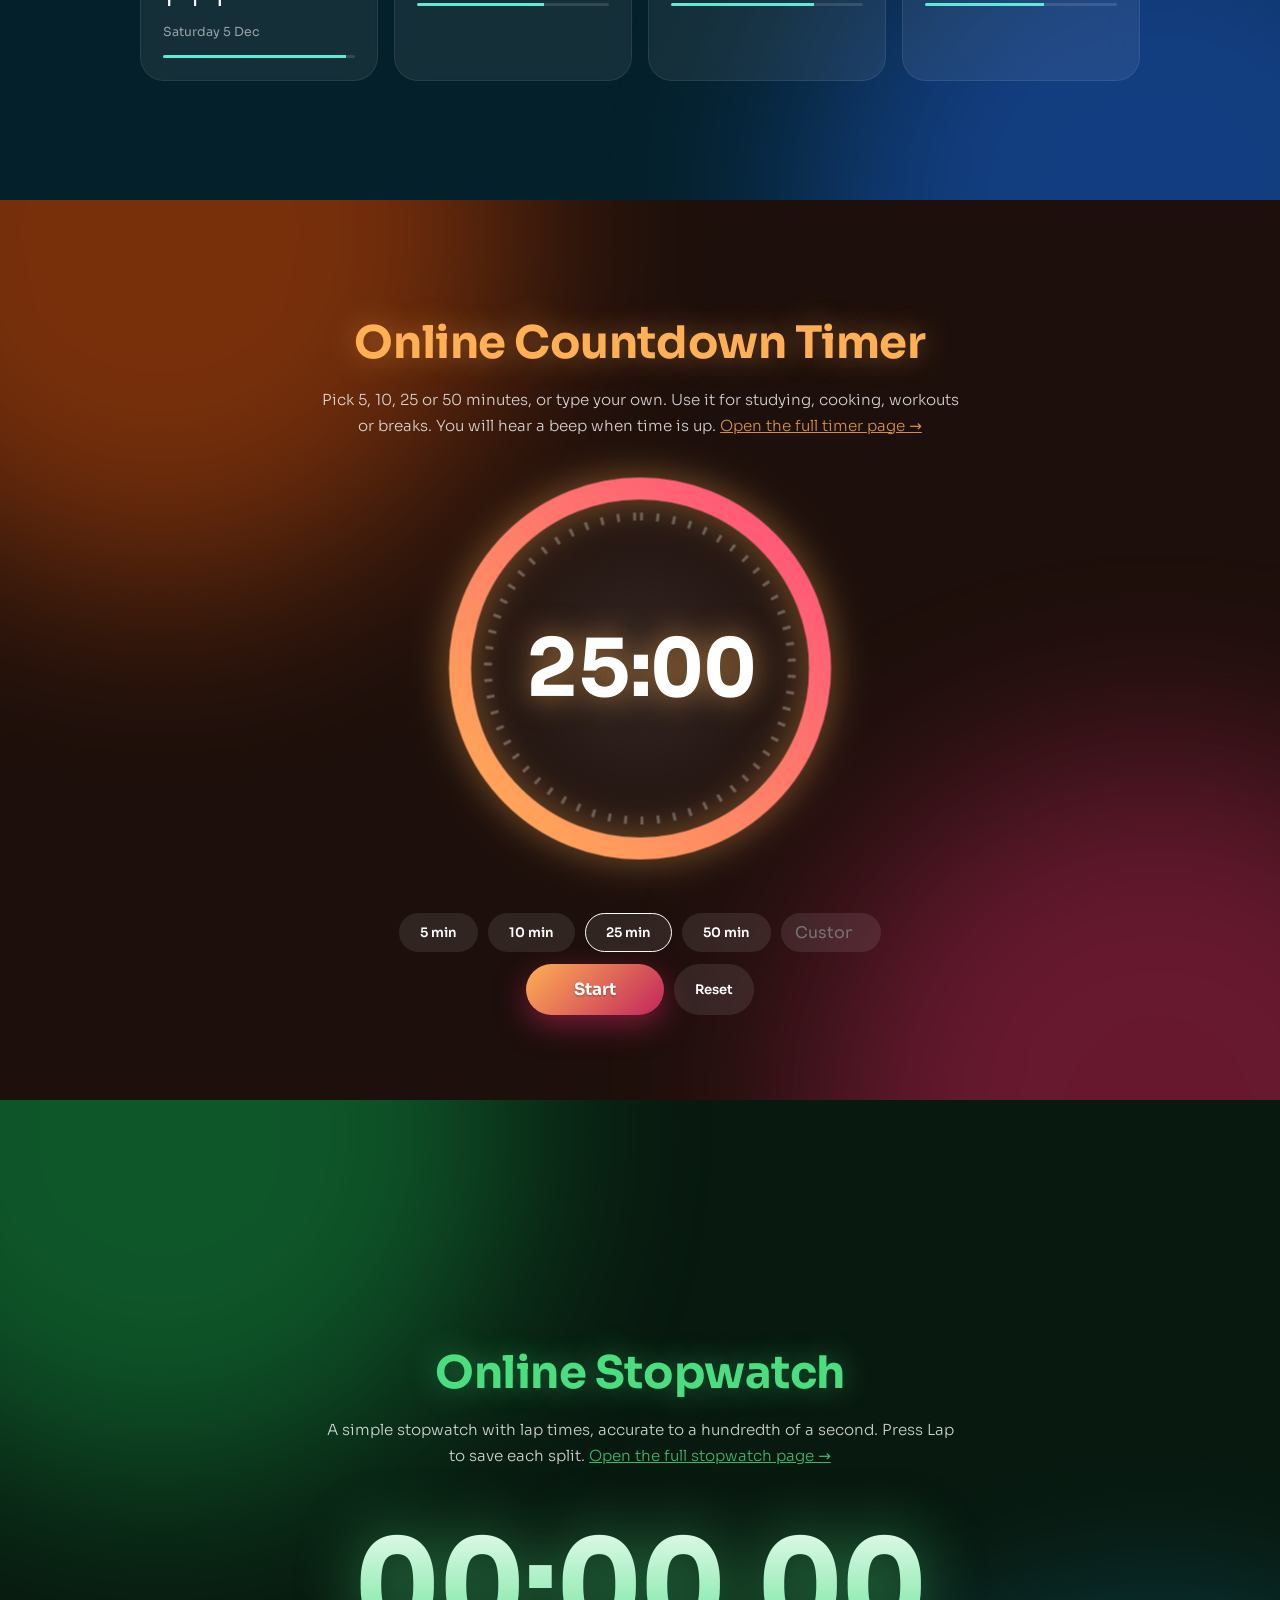
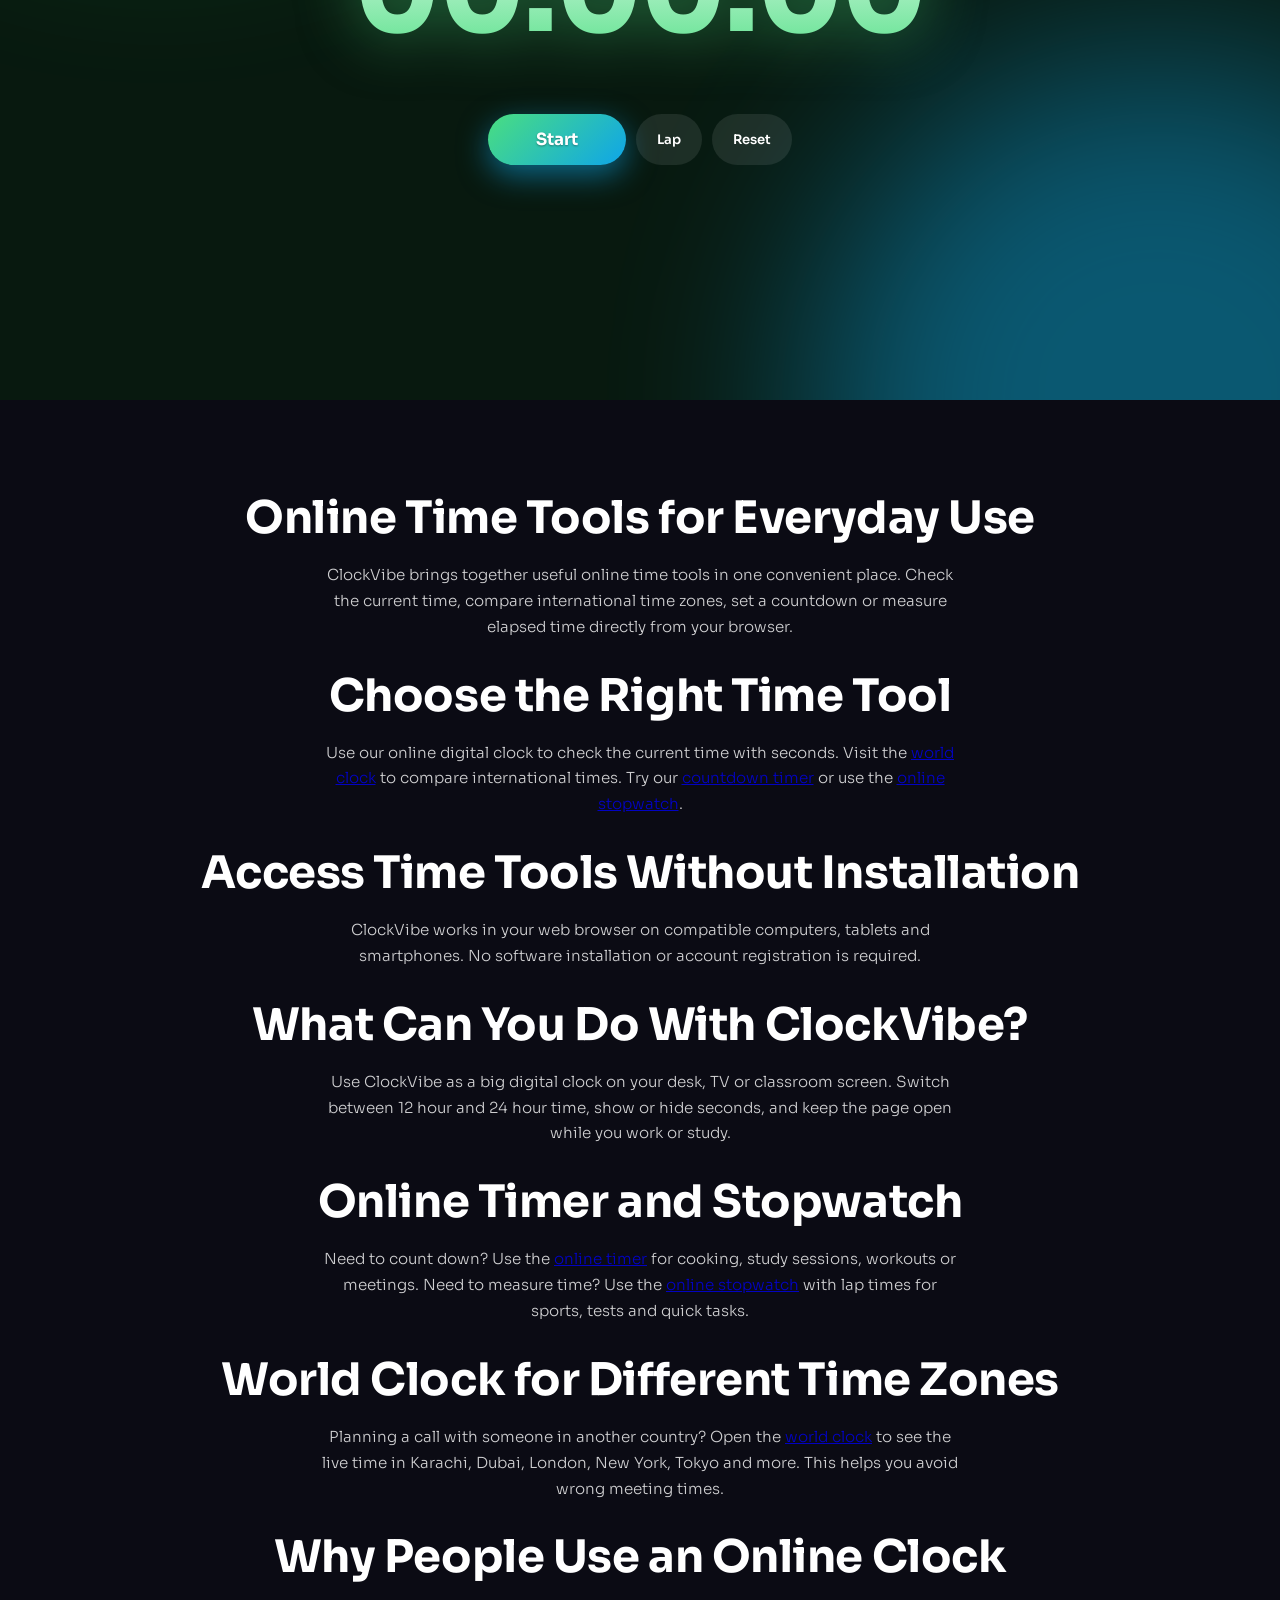
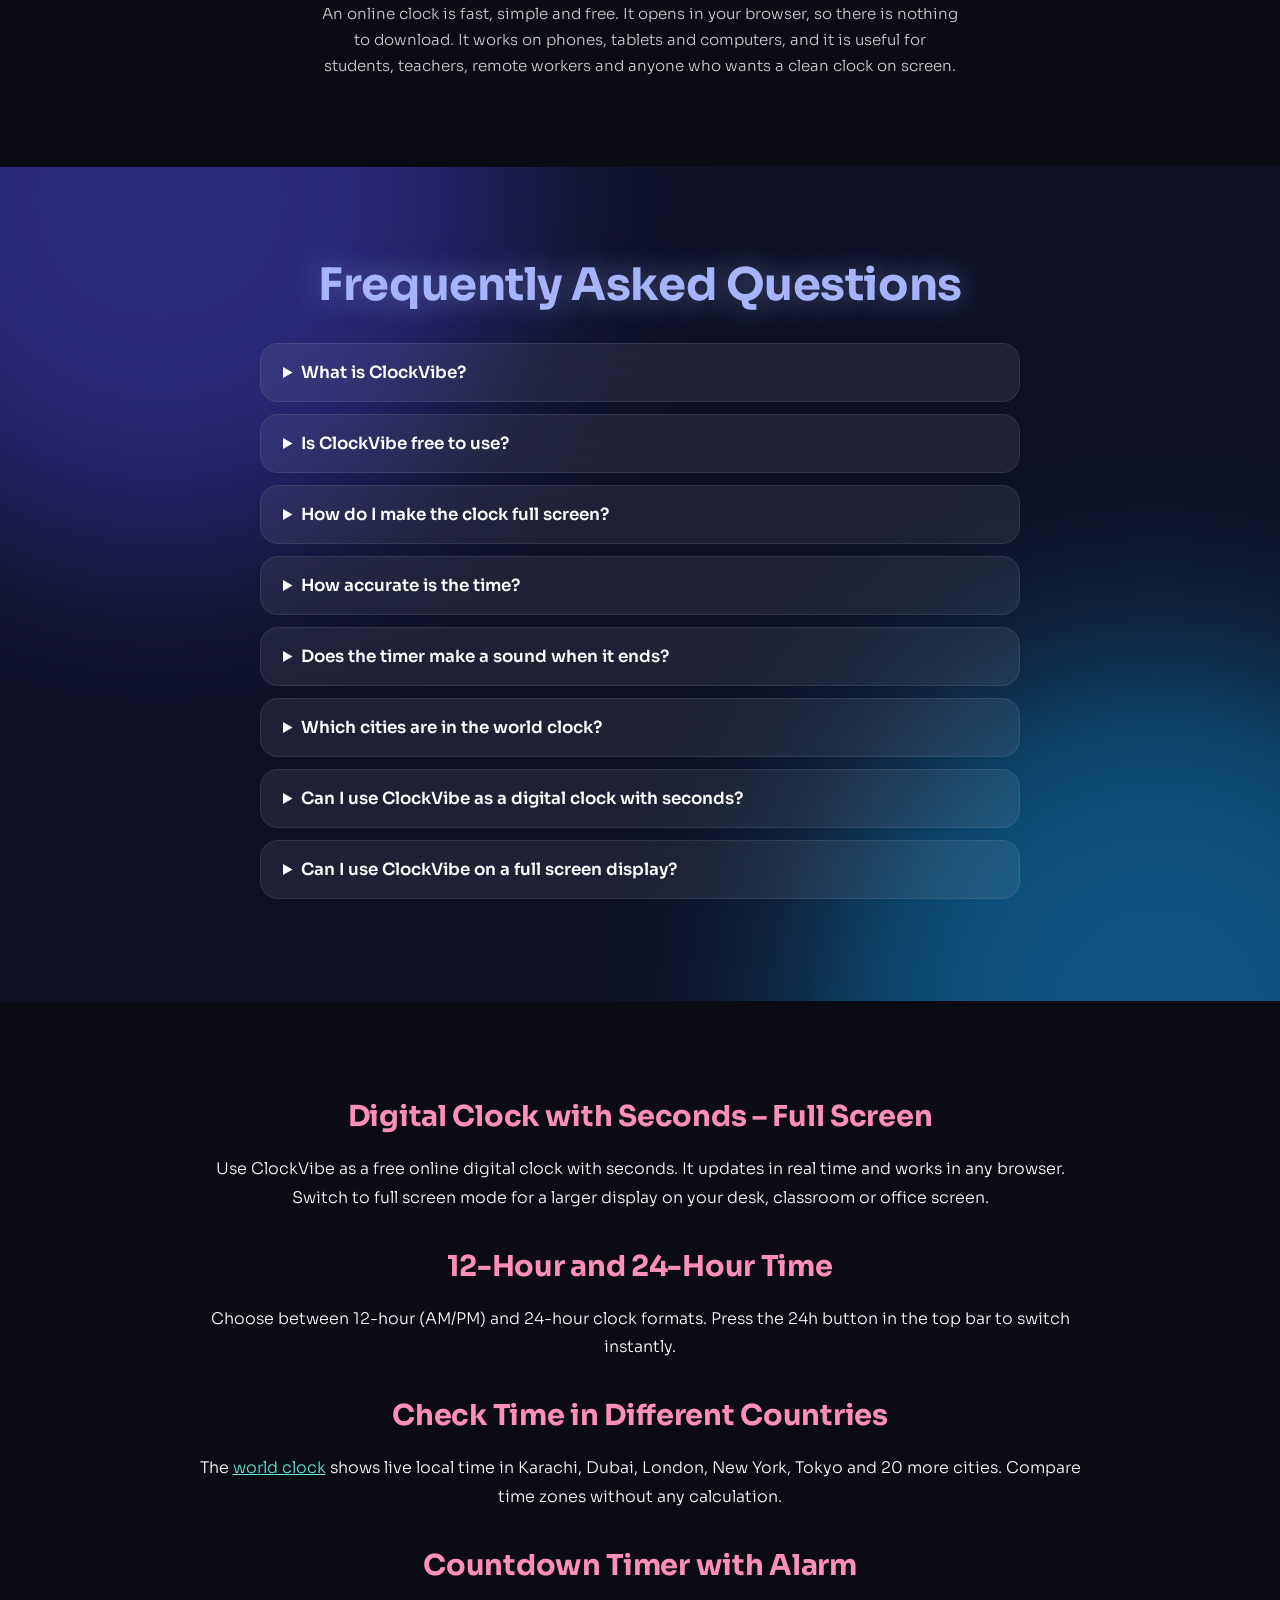
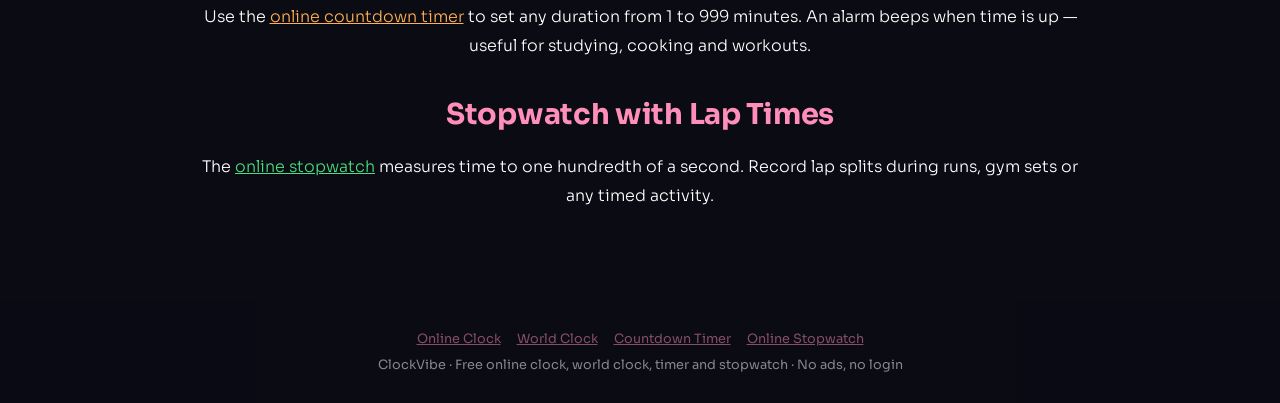
==== commit 44ac3f83: "Full SEO fix: og:locale, WebSite schema, font preconnect, seo-content inside body, duplicate H2s rem" ====
--- a/index.html
+++ b/index.html
@@ -9,6 +9,7 @@
 <link rel="canonical" href="https://digialclockvibe.online/">
 <link rel="icon" href="/favicon.svg" type="image/svg+xml">
 <meta property="og:url" content="https://digialclockvibe.online/">
+<meta property="og:locale" content="en_US">
 <meta property="og:image" content="https://digialclockvibe.online/og-image.png">
 <meta property="og:image:width" content="1200">
 <meta property="og:image:height" content="630">
@@ -26,6 +27,22 @@
   "@context": "https://schema.org",
   "@graph": [
     {
+      "@type": "WebSite",
+      "name": "ClockVibe",
+      "url": "https://digialclockvibe.online/",
+      "potentialAction": {
+        "@type": "SearchAction",
+        "target": "https://digialclockvibe.online/?s={search_term_string}",
+        "query-input": "required name=search_term_string"
+      }
+    },
+    {
+      "@type": "Organization",
+      "name": "ClockVibe",
+      "url": "https://digialclockvibe.online/",
+      "logo": "https://digialclockvibe.online/favicon.svg"
+    },
+    {
       "@type": "WebApplication",
       "name": "ClockVibe",
       "url": "https://digialclockvibe.online/",
@@ -109,7 +126,9 @@
     }
   ]
 }
-</script><link href="https://fonts.googleapis.com/css2?family=Sora:wght@200;300;400;600&display=swap" rel="stylesheet">
+</script><link rel="preconnect" href="https://fonts.googleapis.com">
+<link rel="preconnect" href="https://fonts.gstatic.com" crossorigin>
+<link href="https://fonts.googleapis.com/css2?family=Sora:wght@200;300;400;600&display=swap" rel="stylesheet">
 <style>
 :root{--fg:#fff;box-sizing:border-box}
 *{box-sizing:inherit;margin:0}
@@ -254,7 +273,6 @@
 </details>
 </div>
 </section>
-<footer><nav style="display:flex;justify-content:center;gap:16px;margin-bottom:10px"><a href="/" style="color:#ff8fb8">Online Clock</a><a href="/world-clock/" style="color:#ff8fb8">World Clock</a><a href="/timer/" style="color:#ff8fb8">Countdown Timer</a><a href="/stopwatch/" style="color:#ff8fb8">Online Stopwatch</a></nav>ClockVibe · Free online clock, world clock, timer and stopwatch · No ads, no login</footer>
 
 <script>
 const $=s=>document.querySelector(s),$$=s=>[...document.querySelectorAll(s)],pad=n=>String(n).padStart(2,'0');
@@ -313,70 +331,26 @@
 ui();tick();setInterval(tick,50);
 </script>
 
-<section class="seo-content" style="max-width:1100px;margin:50px auto;padding:30px 20px;color:#fff;line-height:1.8;">
-
-  <h2>Online Digital Clock with Seconds</h2>
-  <p>
-    Looking for a free online digital clock? ClockVibe makes it easy to check the current time directly from your browser. Our digital clock displays hours, minutes, and seconds in real time, helping you keep track of time while working, studying, or managing daily activities.
-  </p>
-
-  <h2>Free Digital Clock with Seconds</h2>
-  <p>
-Use our free online digital clock to check the current time with a clear and easy-to-read display. This digital clock with seconds updates automatically every second and works directly in your browser. Whether you need an online clock for everyday use or a full screen digital clock for your desk, ClockVibe makes it easy without requiring any software installation.
-  <h2>Full Screen Digital Clock</h2>
-  <p>
-    Want a larger clock display? Use full screen mode to show the digital clock across your entire screen. It is useful for classrooms, offices, presentations, study sessions, and everyday work.
-  </p>
-
-  <h2>12-Hour and 24-Hour Clock</h2>
-  <p>
-    Choose between the 12-hour and 24-hour clock formats according to your preference. The 12-hour format displays AM and PM, while the 24-hour format displays time from 00:00 to 23:59.
-  </p>
-
-  <h2>World Clock for Different Time Zones</h2>
-  <p>
-    Check the current time in different cities around the world. ClockVibe helps you compare time zones in cities such as London, New York, Dubai, Tokyo, and other major destinations.
-  </p>
-
-  <h2>Free Online Countdown Timer</h2>
-  <p>
-    Manage your daily activities with an easy-to-use online countdown timer. Set a custom duration or choose a preset countdown for studying, working, exercising, and taking breaks.
-  </p>
-
-  <h2>Online Stopwatch</h2>
-  <p>
-    Measure elapsed time with the free online stopwatch. Start, pause, and reset the stopwatch whenever needed. You can also record lap times to track individual intervals during workouts and other activities.
-  </p>
-
-  <h2>Why Choose ClockVibe?</h2>
-  <ul>
-    <li>Free online digital clock with seconds.</li>
-    <li>Full screen clock display.</li>
-    <li>12-hour and 24-hour time formats.</li>
-    <li>World clock for multiple cities.</li>
-    <li>Free online countdown timer.</li>
-    <li>Stopwatch with lap time tracking.</li>
-    <li>No software installation required.</li>
-    <li>Works on desktop, laptop, and mobile browsers.</li>
-  </ul>
-
-  <h2>Frequently Asked Questions</h2>
-
-  <h3>Is ClockVibe free to use?</h3>
-  <p>Yes, ClockVibe is free to use. You can access its clock, timer, world clock, and stopwatch features directly through your browser.</p>
-
-  <h3>Does the digital clock show seconds?</h3>
-  <p>Yes, the digital clock displays hours, minutes, and seconds in real time.</p>
-
-  <h3>Can I use the digital clock in full screen?</h3>
-  <p>Yes, you can activate full screen mode to display a larger clock across your screen.</p>
-
-  <h3>Can I check time in different countries?</h3>
-  <p>Yes, the World Clock feature lets you compare the current time in multiple cities and time zones.</p>
-
-  <h3>Do I need to download an application?</h3>
-  <p>No, ClockVibe works directly in your web browser without requiring an application download.</p>
-
-</section>
+<section id="seo-extra" style="background:#0b0b14;padding:50px 20px">
+<div style="max-width:900px;margin:0 auto;color:#fff;line-height:1.8;font-family:Sora,system-ui,sans-serif;font-weight:300">
+
+  <h2 style="font-size:clamp(1.3rem,3vw,1.8rem);font-weight:700;color:#ff8fb8;margin-bottom:12px">Digital Clock with Seconds – Full Screen</h2>
+  <p>Use ClockVibe as a free online digital clock with seconds. It updates in real time and works in any browser. Switch to full screen mode for a larger display on your desk, classroom or office screen.</p>
+
+  <h2 style="font-size:clamp(1.3rem,3vw,1.8rem);font-weight:700;color:#ff8fb8;margin:28px 0 12px">12-Hour and 24-Hour Time</h2>
+  <p>Choose between 12-hour (AM/PM) and 24-hour clock formats. Press the 24h button in the top bar to switch instantly.</p>
+
+  <h2 style="font-size:clamp(1.3rem,3vw,1.8rem);font-weight:700;color:#ff8fb8;margin:28px 0 12px">Check Time in Different Countries</h2>
+  <p>The <a href="/world-clock/" style="color:#5eead4">world clock</a> shows live local time in Karachi, Dubai, London, New York, Tokyo and 20 more cities. Compare time zones without any calculation.</p>
+
+  <h2 style="font-size:clamp(1.3rem,3vw,1.8rem);font-weight:700;color:#ff8fb8;margin:28px 0 12px">Countdown Timer with Alarm</h2>
+  <p>Use the <a href="/timer/" style="color:#ffb054">online countdown timer</a> to set any duration from 1 to 999 minutes. An alarm beeps when time is up — useful for studying, cooking and workouts.</p>
+
+  <h2 style="font-size:clamp(1.3rem,3vw,1.8rem);font-weight:700;color:#ff8fb8;margin:28px 0 12px">Stopwatch with Lap Times</h2>
+  <p>The <a href="/stopwatch/" style="color:#4ade80">online stopwatch</a> measures time to one hundredth of a second. Record lap splits during runs, gym sets or any timed activity.</p>
+
+</div>
+</section>
+<footer><nav style="display:flex;justify-content:center;gap:16px;margin-bottom:10px"><a href="/" style="color:#ff8fb8">Online Clock</a><a href="/world-clock/" style="color:#ff8fb8">World Clock</a><a href="/timer/" style="color:#ff8fb8">Countdown Timer</a><a href="/stopwatch/" style="color:#ff8fb8">Online Stopwatch</a></nav>ClockVibe · Free online clock, world clock, timer and stopwatch · No ads, no login</footer>
 </body>
-</html>
+</html>
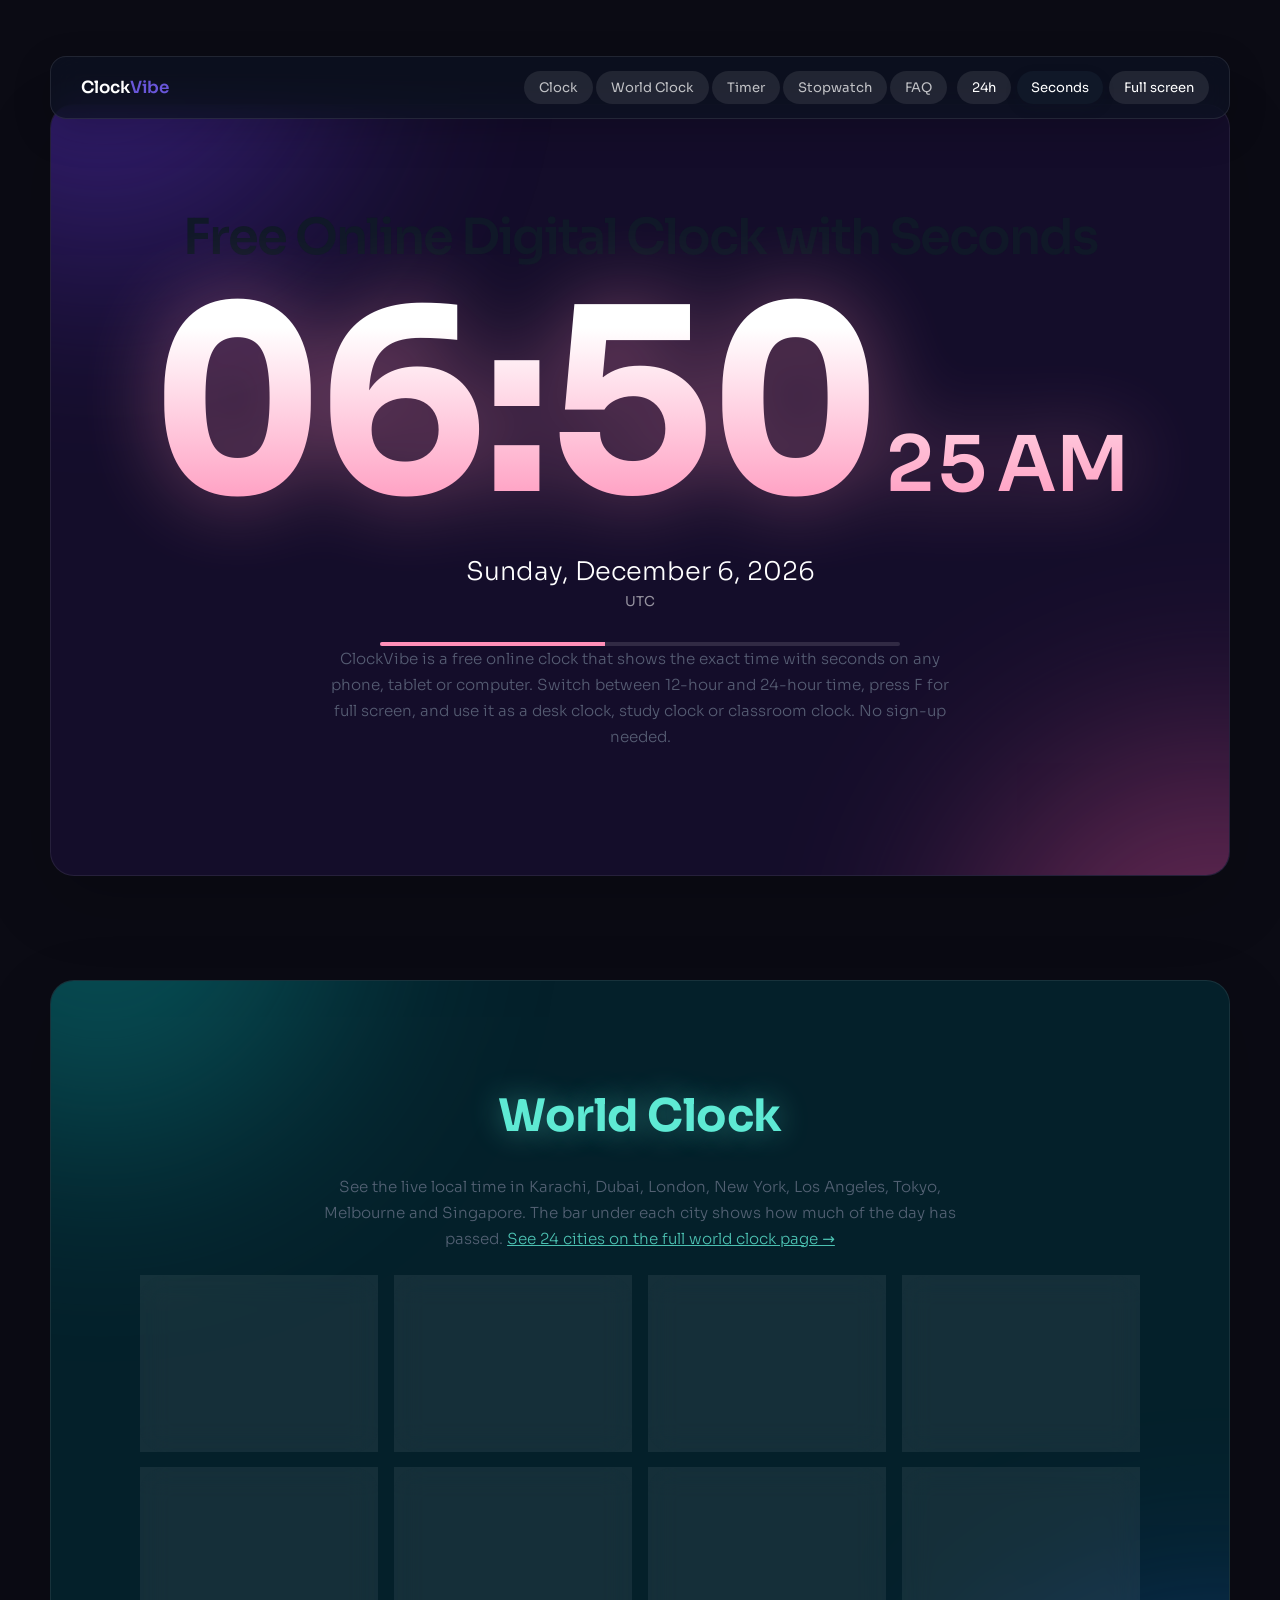
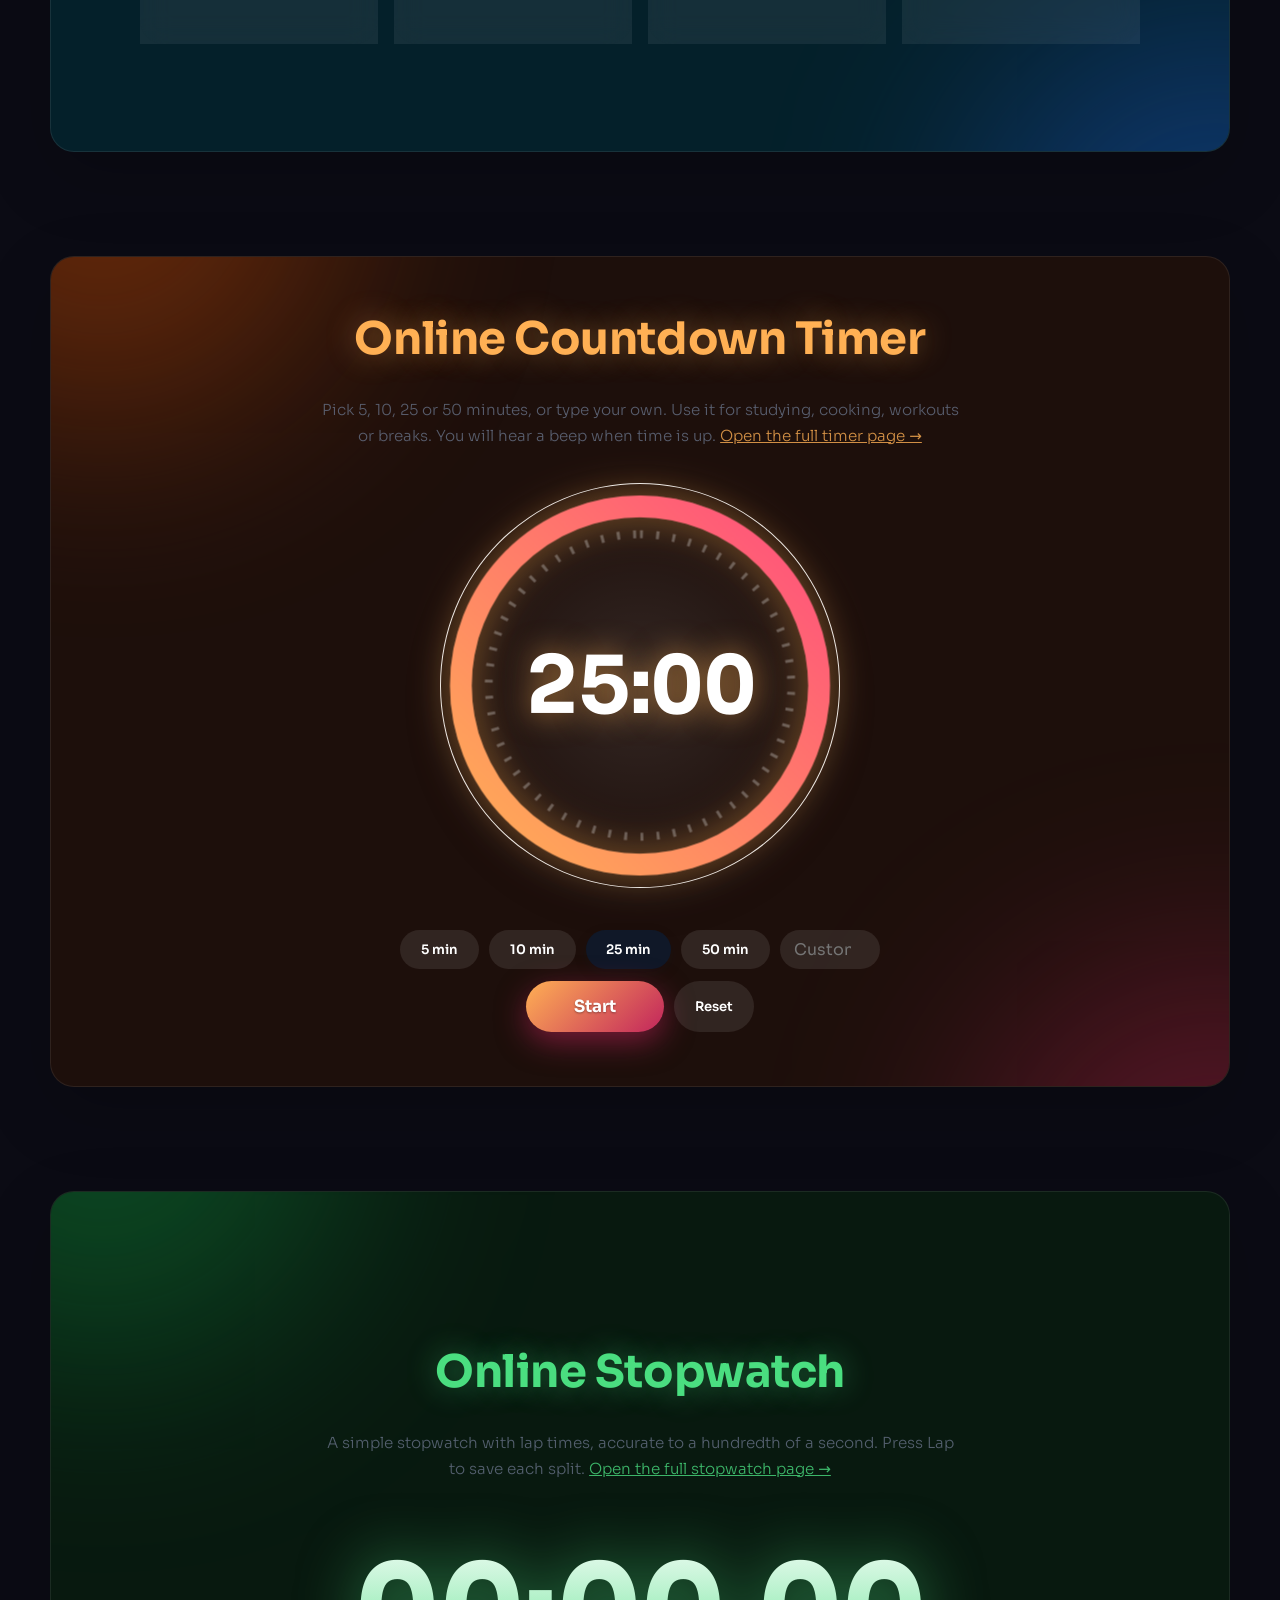
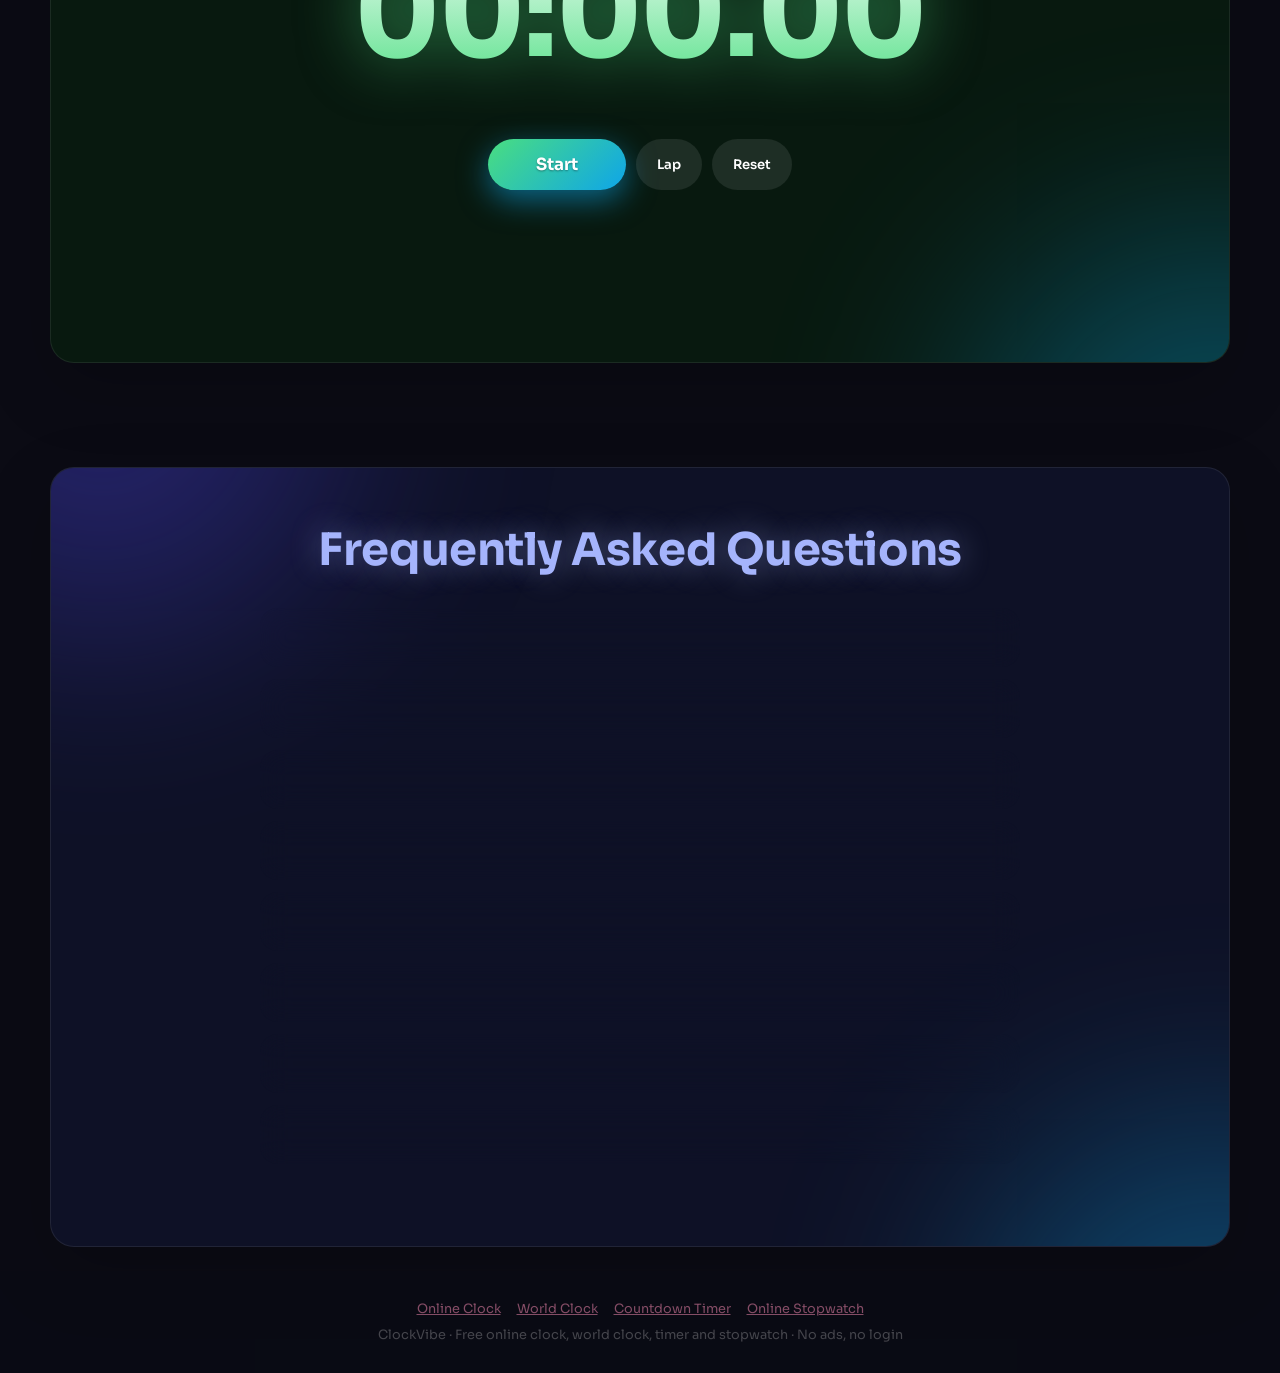
==== commit 0d2f0753: "SEO: update sitemap lastmod, add CSS preload hints, track assets folder" ====
--- a/index.html
+++ b/index.html
@@ -5,6 +5,8 @@
 <meta name="viewport" content="width=device-width, initial-scale=1, viewport-fit=cover">
 <title>Online Digital Clock with Seconds – Free | ClockVibe</title>
 <meta name="description" content="Free online digital clock with seconds, full screen mode, world clock, countdown timer and stopwatch. Fast, beautiful, no ads and no login.">
+<meta name="keywords" content="online clock, digital clock, clock with seconds, full screen clock, world clock, online timer, countdown timer, online stopwatch, time now">
+<meta name="author" content="ClockVibe">
 <meta name="robots" content="index, follow, max-image-preview:large">
 <link rel="canonical" href="https://digialclockvibe.online/">
 <link rel="icon" href="/favicon.svg" type="image/svg+xml">
@@ -29,12 +31,7 @@
     {
       "@type": "WebSite",
       "name": "ClockVibe",
-      "url": "https://digialclockvibe.online/",
-      "potentialAction": {
-        "@type": "SearchAction",
-        "target": "https://digialclockvibe.online/?s={search_term_string}",
-        "query-input": "required name=search_term_string"
-      }
+      "url": "https://digialclockvibe.online/"
     },
     {
       "@type": "Organization",
@@ -129,6 +126,7 @@
 </script><link rel="preconnect" href="https://fonts.googleapis.com">
 <link rel="preconnect" href="https://fonts.gstatic.com" crossorigin>
 <link href="https://fonts.googleapis.com/css2?family=Sora:wght@200;300;400;600&display=swap" rel="stylesheet">
+<link rel="stylesheet" href="/assets/site.css">
 <style>
 :root{--fg:#fff;box-sizing:border-box}
 *{box-sizing:inherit;margin:0}
@@ -230,28 +228,6 @@
  <div class="row"><button class="go" id="swgo">Start</button><button class="chip" id="swlap">Lap</button><button class="chip" id="swrs">Reset</button></div>
  <ol id="laps"></ol>
 </section>
-<section id="about-clockvibe">
-<h2>Online Time Tools for Everyday Use</h2>
-<p class="lead">ClockVibe brings together useful online time tools in one convenient place. Check the current time, compare international time zones, set a countdown or measure elapsed time directly from your browser.</p>
-
-<h2>Choose the Right Time Tool</h2>
-<p class="lead">Use our online digital clock to check the current time with seconds. Visit the <a href="/world-clock/">world clock</a> to compare international times. Try our <a href="/timer/">countdown timer</a> or use the <a href="/stopwatch/">online stopwatch</a>.</p>
-
-<h2>Access Time Tools Without Installation</h2>
-<p class="lead">ClockVibe works in your web browser on compatible computers, tablets and smartphones. No software installation or account registration is required.</p>
-
-<h2>What Can You Do With ClockVibe?</h2>
-<p class="lead">Use ClockVibe as a big digital clock on your desk, TV or classroom screen. Switch between 12 hour and 24 hour time, show or hide seconds, and keep the page open while you work or study.</p>
-
-<h2>Online Timer and Stopwatch</h2>
-<p class="lead">Need to count down? Use the <a href="/timer/">online timer</a> for cooking, study sessions, workouts or meetings. Need to measure time? Use the <a href="/stopwatch/">online stopwatch</a> with lap times for sports, tests and quick tasks.</p>
-
-<h2>World Clock for Different Time Zones</h2>
-<p class="lead">Planning a call with someone in another country? Open the <a href="/world-clock/">world clock</a> to see the live time in Karachi, Dubai, London, New York, Tokyo and more. This helps you avoid wrong meeting times.</p>
-
-<h2>Why People Use an Online Clock</h2>
-<p class="lead">An online clock is fast, simple and free. It opens in your browser, so there is nothing to download. It works on phones, tablets and computers, and it is useful for students, teachers, remote workers and anyone who wants a clean clock on screen.</p>
-</section>
 
 <section id="faq" aria-labelledby="fh">
  <h2 id="fh">Frequently Asked Questions</h2>
@@ -331,26 +307,6 @@
 ui();tick();setInterval(tick,50);
 </script>
 
-<section id="seo-extra" style="background:#0b0b14;padding:50px 20px">
-<div style="max-width:900px;margin:0 auto;color:#fff;line-height:1.8;font-family:Sora,system-ui,sans-serif;font-weight:300">
-
-  <h2 style="font-size:clamp(1.3rem,3vw,1.8rem);font-weight:700;color:#ff8fb8;margin-bottom:12px">Digital Clock with Seconds – Full Screen</h2>
-  <p>Use ClockVibe as a free online digital clock with seconds. It updates in real time and works in any browser. Switch to full screen mode for a larger display on your desk, classroom or office screen.</p>
-
-  <h2 style="font-size:clamp(1.3rem,3vw,1.8rem);font-weight:700;color:#ff8fb8;margin:28px 0 12px">12-Hour and 24-Hour Time</h2>
-  <p>Choose between 12-hour (AM/PM) and 24-hour clock formats. Press the 24h button in the top bar to switch instantly.</p>
-
-  <h2 style="font-size:clamp(1.3rem,3vw,1.8rem);font-weight:700;color:#ff8fb8;margin:28px 0 12px">Check Time in Different Countries</h2>
-  <p>The <a href="/world-clock/" style="color:#5eead4">world clock</a> shows live local time in Karachi, Dubai, London, New York, Tokyo and 20 more cities. Compare time zones without any calculation.</p>
-
-  <h2 style="font-size:clamp(1.3rem,3vw,1.8rem);font-weight:700;color:#ff8fb8;margin:28px 0 12px">Countdown Timer with Alarm</h2>
-  <p>Use the <a href="/timer/" style="color:#ffb054">online countdown timer</a> to set any duration from 1 to 999 minutes. An alarm beeps when time is up — useful for studying, cooking and workouts.</p>
-
-  <h2 style="font-size:clamp(1.3rem,3vw,1.8rem);font-weight:700;color:#ff8fb8;margin:28px 0 12px">Stopwatch with Lap Times</h2>
-  <p>The <a href="/stopwatch/" style="color:#4ade80">online stopwatch</a> measures time to one hundredth of a second. Record lap splits during runs, gym sets or any timed activity.</p>
-
-</div>
-</section>
 <footer><nav style="display:flex;justify-content:center;gap:16px;margin-bottom:10px"><a href="/" style="color:#ff8fb8">Online Clock</a><a href="/world-clock/" style="color:#ff8fb8">World Clock</a><a href="/timer/" style="color:#ff8fb8">Countdown Timer</a><a href="/stopwatch/" style="color:#ff8fb8">Online Stopwatch</a></nav>ClockVibe · Free online clock, world clock, timer and stopwatch · No ads, no login</footer>
 </body>
 </html>
--- a/assets/site.css
+++ b/assets/site.css
@@ -0,0 +1,332 @@
+:root {
+  --ink: #101828;
+  --muted: #667085;
+  --line: #e8edf4;
+  --surface: #ffffff;
+  --surface-soft: #f7f9fc;
+  --brand: #6956d9;
+  --brand-dark: #4e3bb8;
+  --teal: #159a8c;
+  --page: #f3f6fb;
+}
+
+* { box-sizing: border-box; }
+html { scroll-behavior: smooth; scroll-padding-top: 86px; }
+body {
+  background: var(--page);
+  color: var(--ink);
+  font-family: Sora, Inter, system-ui, -apple-system, sans-serif;
+  min-height: 100vh;
+}
+body.pg { background: #f7f9fc; }
+body.hide header { opacity: 1; }
+
+header {
+  top: 16px;
+  left: 50%;
+  right: auto;
+  width: min(1180px, calc(100% - 32px));
+  transform: translateX(-50%);
+  padding: 8px;
+  border: 1px solid rgba(16, 24, 40, .08);
+  border-radius: 16px;
+  background: rgba(255, 255, 255, .92);
+  box-shadow: 0 10px 35px rgba(28, 39, 70, .09);
+  backdrop-filter: blur(18px);
+  flex-wrap: nowrap;
+}
+header .logo {
+  padding: 8px 10px;
+  color: var(--ink);
+  font-size: 1.05rem;
+}
+header .logo i { color: var(--brand); }
+header nav {
+  margin-left: auto;
+  gap: 3px;
+  flex-wrap: nowrap;
+}
+a.n, button.chip {
+  color: #475467;
+  background: transparent;
+  border: 0;
+  border-radius: 10px;
+  padding: 9px 12px;
+  font-size: .82rem;
+  font-weight: 600;
+  transition: .2s ease;
+}
+a.n:hover, button.chip:hover {
+  color: var(--ink);
+  background: #f1f3f8;
+}
+a.n[aria-current="page"], button.chip[aria-pressed="true"] {
+  color: #fff;
+  background: var(--ink);
+  border: 0;
+  box-shadow: 0 5px 14px rgba(16, 24, 40, .12);
+}
+:focus-visible { outline: 3px solid rgba(105, 86, 217, .28); outline-offset: 2px; }
+
+body.pg section.tool {
+  min-height: auto;
+  align-items: flex-start;
+  text-align: left;
+  width: min(1180px, calc(100% - 32px));
+  margin: 88px auto 24px;
+  padding: 34px;
+  border: 1px solid var(--line);
+  border-radius: 24px;
+  background:
+    radial-gradient(circle at 85% 10%, rgba(105, 86, 217, .09), transparent 28%),
+    var(--surface);
+  box-shadow: 0 18px 50px rgba(28, 39, 70, .08);
+  overflow: visible;
+  scroll-snap-align: none;
+}
+body.pg section.tool::before,
+body.pg section.tool::after { display: none; }
+.crumb { color: #98a2b3; margin-bottom: 10px; }
+.crumb a { color: #667085; }
+.h1 {
+  width: 100%;
+  color: var(--ink) !important;
+  text-shadow: none !important;
+  margin: 0 0 8px !important;
+  font-size: clamp(1.8rem, 4vw, 3.1rem) !important;
+  letter-spacing: -.04em;
+}
+.lead {
+  max-width: 650px;
+  margin: 0 0 24px !important;
+  color: var(--muted);
+  font-size: .95rem;
+  line-height: 1.7;
+  opacity: 1;
+}
+
+.world-toolbar {
+  width: 100%;
+  display: flex;
+  align-items: center;
+  justify-content: space-between;
+  gap: 12px;
+  margin: 0 0 18px;
+}
+.world-search {
+  width: min(280px, 100%);
+  height: 42px;
+  border: 1px solid var(--line);
+  border-radius: 10px;
+  background: var(--surface-soft);
+  color: var(--ink);
+  padding: 0 14px;
+  font: 600 .86rem Sora, sans-serif;
+}
+.world-search::placeholder { color: #98a2b3; }
+.world-toolbar .row { margin: 0; }
+.world-toolbar .chip {
+  border: 1px solid var(--line);
+  background: var(--surface);
+  color: #475467;
+}
+.world-toolbar .chip[aria-pressed="true"] {
+  color: #fff;
+  background: var(--brand);
+  border-color: var(--brand);
+}
+
+.grid {
+  grid-template-columns: repeat(4, minmax(0, 1fr));
+  gap: 12px;
+  width: 100%;
+}
+.card {
+  min-height: 166px;
+  text-align: left;
+  background: var(--surface-soft);
+  border: 1px solid var(--line);
+  border-radius: 16px;
+  padding: 16px;
+  backdrop-filter: none;
+  transition: .2s ease;
+}
+.card:hover {
+  transform: translateY(-2px);
+  border-color: #d9dfea;
+  box-shadow: 0 12px 28px rgba(28, 39, 70, .08);
+}
+.card b {
+  color: #344054;
+  font-size: .82rem;
+  font-weight: 700;
+  opacity: 1;
+  align-items: center;
+}
+.card b q {
+  width: 30px;
+  height: 30px;
+  display: grid;
+  place-items: center;
+  border: 1px solid var(--line);
+  border-radius: 50%;
+  background: #fff;
+  font-size: .9rem;
+}
+.card span {
+  color: var(--ink);
+  font-size: clamp(1.55rem, 3vw, 2.15rem);
+  font-weight: 600;
+  letter-spacing: -.04em;
+  margin: 14px 0 5px;
+}
+.card em { color: #667085; opacity: 1; }
+.card .bar {
+  width: 100%;
+  height: 3px;
+  margin-top: 16px;
+  background: #e9edf4;
+  border-radius: 99px;
+}
+.card .bar i { background: var(--brand); }
+
+.txt {
+  background: #f7f9fc;
+  padding: 64px 20px 80px;
+  text-align: left;
+}
+.txt article {
+  max-width: 1180px;
+  color: var(--ink);
+  line-height: 1.8;
+  font-weight: 400;
+}
+.txt h2 {
+  color: var(--ink);
+  text-shadow: none;
+  font-size: clamp(1.45rem, 3vw, 2rem);
+  letter-spacing: -.03em;
+  margin: 44px 0 14px;
+}
+.txt h2:first-child { margin-top: 0; }
+.txt p, .txt ul { color: #475467; opacity: 1; }
+.txt a, footer a { color: var(--brand-dark); }
+.faqs { width: 100%; }
+details {
+  background: #fff;
+  border: 1px solid var(--line);
+  border-radius: 14px;
+  padding: 17px 20px;
+  box-shadow: 0 5px 18px rgba(28, 39, 70, .03);
+}
+summary { color: var(--ink); }
+details p { color: #667085; }
+
+.ring {
+  margin: 10px auto 24px;
+  background: #fff;
+  box-shadow: 0 16px 45px rgba(28, 39, 70, .08);
+  border: 1px solid var(--line);
+}
+.ring div { color: var(--ink); text-shadow: none; }
+.sw {
+  color: var(--ink);
+  background: none;
+  filter: none;
+  text-shadow: none;
+  margin: 16px auto 24px;
+}
+.row { width: 100%; }
+.go {
+  background: var(--ink);
+  box-shadow: 0 10px 22px rgba(16, 24, 40, .14);
+  color: #fff;
+  text-shadow: none;
+  border-radius: 12px;
+  padding: 12px 28px;
+}
+.row input {
+  background: #fff;
+  border: 1px solid var(--line);
+  border-radius: 10px;
+  color: var(--ink);
+}
+ol { color: #475467; }
+li { border-bottom-color: var(--line); }
+
+footer {
+  background: #fff;
+  border-top: 1px solid var(--line);
+  color: #667085;
+  opacity: 1;
+}
+footer nav a { color: #667085; }
+
+body:not(.pg) header {
+  top: 16px;
+  left: 50%;
+  right: auto;
+  width: min(1180px, calc(100% - 32px));
+  transform: translateX(-50%);
+  border: 1px solid rgba(255, 255, 255, .09);
+  border-radius: 16px;
+  background: rgba(13, 18, 35, .72);
+  box-shadow: 0 12px 38px rgba(0, 0, 0, .18);
+}
+body:not(.pg) header .logo { color: #fff; }
+body:not(.pg) a.n { color: rgba(255, 255, 255, .72); }
+body:not(.pg) a.n:hover { color: #fff; background: rgba(255, 255, 255, .08); }
+body:not(.pg) a.n[aria-current="page"] {
+  color: #fff;
+  background: rgba(255, 255, 255, .12);
+  border: 1px solid rgba(255, 255, 255, .12);
+}
+body:not(.pg) section {
+  width: min(1180px, calc(100% - 32px));
+  min-height: calc(100vh - 128px);
+  margin: 104px auto 24px;
+  padding: 54px 30px;
+  border: 1px solid rgba(255, 255, 255, .08);
+  border-radius: 24px;
+  box-shadow: 0 24px 70px rgba(0, 0, 0, .18);
+  overflow: hidden;
+}
+body:not(.pg) section::before,
+body:not(.pg) section::after {
+  width: 38vmax;
+  height: 38vmax;
+  filter: blur(110px);
+  opacity: .34;
+}
+body:not(.pg) #faq {
+  min-height: auto;
+  padding: 54px 30px 70px;
+}
+body:not(.pg) footer { border: 0; background: #090b14; color: rgba(255, 255, 255, .48); }
+body:not(.pg) footer nav a { color: rgba(255, 255, 255, .58); }
+
+@media (max-width: 900px) {
+  .grid { grid-template-columns: repeat(2, minmax(0, 1fr)); }
+}
+@media (max-width: 620px) {
+  header {
+    top: 8px;
+    width: calc(100% - 16px);
+  }
+  header nav { gap: 0; }
+  a.n { padding: 8px 7px; font-size: .72rem; }
+  header .logo { display: none; }
+  body.pg section.tool {
+    width: calc(100% - 16px);
+    margin-top: 68px;
+    padding: 22px 14px;
+    border-radius: 18px;
+  }
+  .world-toolbar { align-items: stretch; flex-direction: column; }
+  .world-search { width: 100%; }
+  .world-toolbar .row { justify-content: flex-start; }
+  .grid { grid-template-columns: 1fr; }
+  .card { min-height: 150px; }
+  .txt { padding: 48px 16px 64px; }
+  footer nav { display: flex; }
+}
